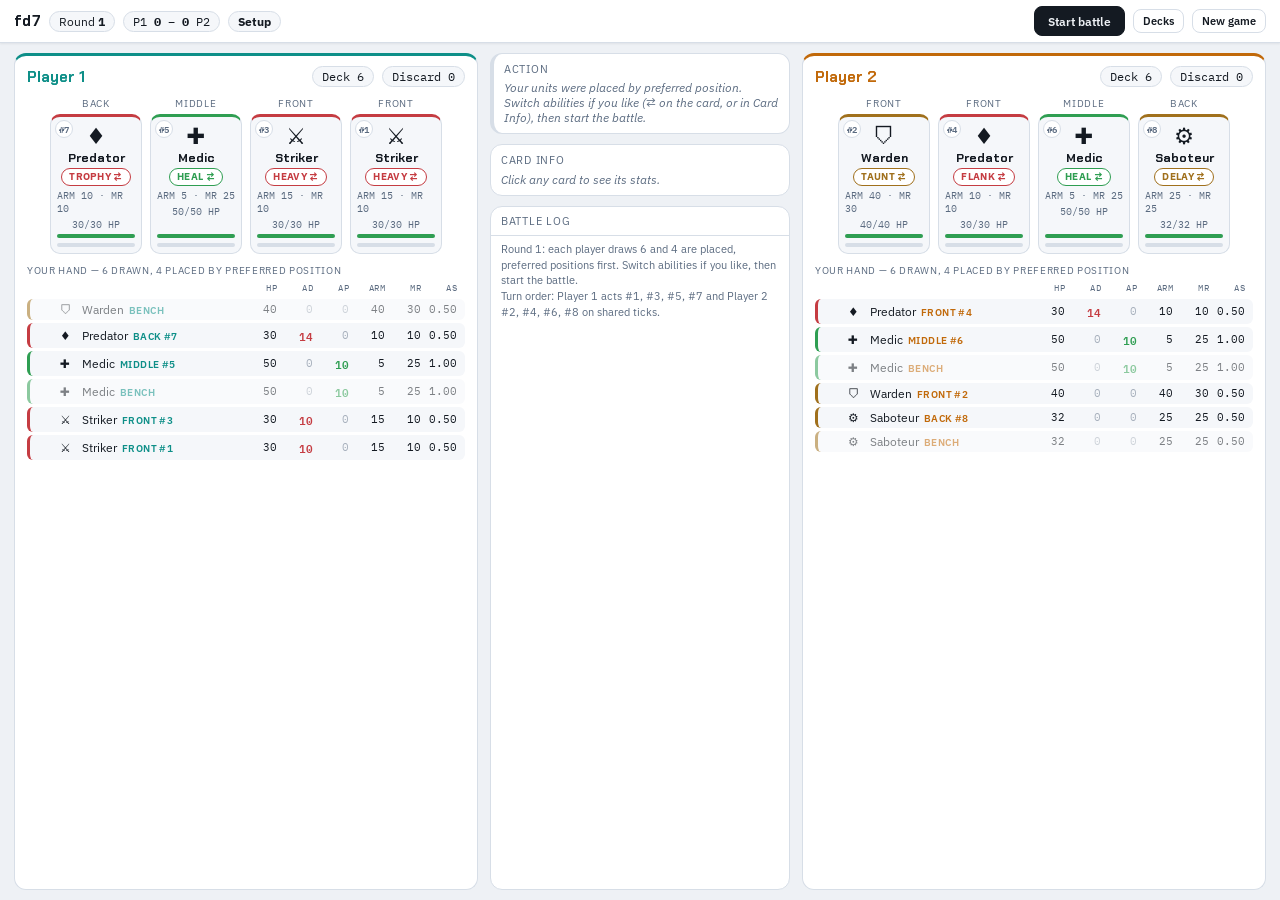
==== index.html @ 0ad6f8e6 "12-card decks: draw 6 each round, placed by preferred position - Decks are back (Decks button return" ====
<!DOCTYPE html>
<html lang="en">
<head>
<meta charset="UTF-8">
<meta name="viewport" content="width=device-width, initial-scale=1.0">
<title>fd7</title>
<link rel="preconnect" href="https://fonts.gstatic.com" crossorigin>
<link rel="stylesheet" href="https://fonts.googleapis.com/css2?family=Chakra+Petch:wght@500;600;700&family=IBM+Plex+Sans:wght@400;500;600&family=IBM+Plex+Mono:wght@400;500;600&display=swap">
<link rel="stylesheet" href="shared.css">
<style>
  .battlefield{
    flex:1 1 auto; min-height:0; width:100%; max-width:1300px; margin:0 auto; padding:10px 14px;
    display:grid; grid-template-columns:1fr minmax(240px, 300px) 1fr; gap:12px;
  }
  .panel{
    background:var(--panel); border:1px solid var(--line); border-radius:12px; padding:10px 12px;
    display:flex; flex-direction:column; gap:10px; min-height:0; border-top:3px solid var(--side);
  }
  .panel.p1{ --side:var(--p1); --side-bg:var(--p1-bg); }
  .panel.p2{ --side:var(--p2); --side-bg:var(--p2-bg); }
  .panel-head{ display:flex; align-items:center; gap:8px; }
  .panel-title{ font-family:'Chakra Petch',sans-serif; font-weight:700; font-size:.95rem; color:var(--side); flex:1 1 auto; }
  .row-label{ font-size:.6rem; text-transform:uppercase; letter-spacing:.07em; color:var(--text-dim); margin-bottom:4px; }
  .row{ display:flex; flex-wrap:wrap; gap:8px; }
  .slot-names{ display:flex; gap:8px; }
  .slot-names .row-label{ width:92px; text-align:center; }
  /* each board is centered in its panel; the left one is mirrored (Back · Middle · Front) so the front lines face */
  .slot-names, .units-row{ justify-content:center; }
  .deck-section{ flex:1 1 auto; min-height:0; overflow-y:auto; display:flex; flex-direction:column; gap:10px; }
  .deck-list{ display:flex; flex-direction:column; gap:3px; }
  /* deck rows are a small table: position, icon, name, then one aligned column per stat */
  .deck-row, .deck-cols{
    display:grid; grid-template-columns:18px 18px minmax(0,1fr) repeat(6, 32px); align-items:center; column-gap:4px;
    padding:3px 8px; font-size:.74rem;
  }
  .deck-row{ border-radius:6px; background:var(--panel-2); border-left:3px solid var(--role); }
  .deck-cols{ padding-top:0; padding-bottom:2px; border-left:3px solid transparent; font-size:.58rem; letter-spacing:.05em; color:var(--text-dim); }
  .deck-cols span, .deck-row .num{ text-align:right; }
  .deck-row .nm{ white-space:nowrap; overflow:hidden; text-overflow:ellipsis; }
  .deck-row .nm small{ color:var(--side); font-size:.6rem; font-weight:600; margin-left:5px; letter-spacing:.04em; }
  .deck-row .num{ font-size:.68rem; }
  .deck-row.benched{ opacity:.55; }
  .deck-row .num.zero{ color:var(--text-dim); opacity:.5; }
  .deck-row .num.key{ color:var(--role); font-weight:600; }
  .deck-row.r-attacker{ --role:var(--danger); }
  .deck-row.r-healer{ --role:var(--heal); }
  .deck-row.r-support{ --role:var(--support); }
  .deck-row .pos{ color:var(--text-dim); font-size:.66rem; }

  /* card tiles, used for board units and empty slots */
  .tile{
    position:relative; width:92px; min-height:118px; border-radius:10px; border:1px solid var(--line);
    background:var(--panel-2); padding:7px 6px 6px; display:flex; flex-direction:column; align-items:center; gap:3px;
    border-top:3px solid var(--role); cursor:pointer; user-select:none;
  }
  .tile.r-attacker{ --role:var(--danger); }
  .tile.r-healer{ --role:var(--heal); }
  .tile.r-support{ --role:var(--support); }
  .prio{
    position:absolute; top:3px; left:4px; font-size:.58rem; font-weight:600; color:var(--text-dim);
    border:1px solid var(--line); border-radius:999px; min-width:15px; padding:0 3px; text-align:center; background:var(--panel);
  }
  .line.buff{ color:var(--support); }
  .ability-btn{
    font-family:inherit; font-size:.62rem; font-weight:700; letter-spacing:.03em; color:var(--role); cursor:pointer;
    background:var(--panel); border:1px solid var(--role); border-radius:999px; padding:1px 7px; line-height:1.4;
  }
  .ability-btn:hover{ background:var(--side-bg); }
  .tile .line.status{ font-size:.55rem; font-weight:600; letter-spacing:.03em; color:var(--danger); text-align:center; line-height:1.2; }
  .tile .icon{ font-size:1.4rem; line-height:1.1; }
  .tile .name{ font-family:'Chakra Petch',sans-serif; font-weight:700; font-size:.76rem; text-align:center; line-height:1.1; }
  .tile .line{ font-size:.64rem; color:var(--text-dim); }
  .tile .line.hot{ color:var(--role); font-weight:600; }
  .tile.next{ box-shadow:0 0 0 2px var(--side); }
  .next-tag{
    position:absolute; top:-8px; left:50%; transform:translateX(-50%); font-family:'Chakra Petch',sans-serif;
    font-weight:700; font-size:.55rem; letter-spacing:.08em; padding:0 6px; border-radius:999px; background:var(--side); color:var(--bg);
  }
  .bar{ width:100%; height:4px; border-radius:999px; background:var(--line); overflow:hidden; margin-top:auto; }
  .bar + .bar{ margin-top:2px; }
  .bar > div{ height:100%; }
  .bar.hp > div{ background:var(--heal); }
  .bar.hp.low > div{ background:var(--danger); }
  .bar.cd > div{ background:var(--side); opacity:.6; }
  .bar.cd.full > div{ opacity:1; }
  .round-progress{ width:90px; height:5px; border-radius:999px; background:var(--line); overflow:hidden; }
  .round-progress > div{ height:100%; width:0; background:var(--text-dim); }
  /* battle animations (see playEvents): a bolt flies from attacker to target, numbers float off the units */
  .bolt{
    position:fixed; left:0; top:0; width:10px; height:10px; margin:-5px 0 0 -5px; border-radius:50%;
    background:var(--bolt); box-shadow:0 0 10px 2px var(--bolt); pointer-events:none; z-index:30;
  }
  .float-text{
    position:absolute; left:50%; top:38%; transform:translateX(-50%); pointer-events:none; z-index:5; white-space:nowrap;
    font-family:'Chakra Petch',sans-serif; font-weight:700; font-size:.95rem; text-shadow:0 1px 2px var(--panel);
  }
  .float-text.dmg{ color:var(--danger); }
  .float-text.heal{ color:var(--heal); }
  .float-text.buff{ color:var(--support); font-size:.8rem; }
  .float-text.debuff{ color:var(--text-dim); font-size:.8rem; }

  /* the action spotlight: what the last pause is showing */
  .action-panel{
    flex:0 0 auto; background:var(--panel); border:1px solid var(--line); border-left:4px solid var(--side, var(--line));
    border-radius:12px; padding:8px 10px; display:flex; flex-direction:column; gap:4px; min-height:78px;
  }
  .action-panel.p1{ --side:var(--p1); } .action-panel.p2{ --side:var(--p2); }
  .action-title{ font-family:'Chakra Petch',sans-serif; font-weight:700; font-size:.9rem; color:var(--side, var(--text)); }
  .action-line{ font-size:.74rem; line-height:1.35; }
  .action-line.attack{ color:var(--danger); } .action-line.heal{ color:var(--heal); }
  .action-line.destroy, .action-line.win{ font-weight:700; }
  .action-line.meta, .action-line.idle{ color:var(--text-dim); }
  .action-wait{ font-size:.74rem; color:var(--text-dim); font-style:italic; }
  .slot-empty{
    position:relative; width:92px; min-height:118px; border-radius:10px; border:1px dashed var(--line); color:var(--text-dim);
    display:flex; align-items:center; justify-content:center; font-size:1.3rem;
  }
  .empty-note{ font-size:.72rem; color:var(--text-dim); font-style:italic; }

  .center-col{ display:flex; flex-direction:column; gap:10px; min-height:0; }
  .log-panel{
    flex:1 1 auto; min-height:120px; background:var(--panel); border:1px solid var(--line); border-radius:12px;
    display:flex; flex-direction:column; overflow:hidden;
  }
  .log-head{ padding:7px 10px; font-size:.66rem; text-transform:uppercase; letter-spacing:.07em; color:var(--text-dim); border-bottom:1px solid var(--line); }
  .log-body{ flex:1 1 auto; overflow-y:auto; padding:6px 10px; font-size:.7rem; line-height:1.4; }
  .log-line.attack{ color:var(--danger); }
  .log-line.heal{ color:var(--heal); }
  .log-line.destroy{ font-weight:600; }
  .log-line.win{ font-weight:700; color:var(--text); }
  .log-line.idle, .log-line.meta{ color:var(--text-dim); }

  @media (max-width:900px){
    .battlefield{ grid-template-columns:1fr; }
    .center-col{ order:3; }
    .log-panel{ max-height:260px; }
  }
</style>
</head>
<body>

<header class="topbar">
  <div class="topbar-inner">
    <div class="brand">fd7</div>
    <span class="pill">Round <b id="roundLabel">1</b></span>
    <span class="pill mono" title="Rounds won">P1 <b id="scoreLabel">0 – 0</b> P2</span>
    <span class="pill" id="phasePill"><b id="phaseLabel">Setup</b></span>
    <span class="pill mono" id="tickPill" hidden>Tick <b id="tickLabel">0</b>/<span id="tickMax"></span></span>
    <div class="round-progress" id="roundProgress" hidden title="Round clock"><div id="roundFill"></div></div>
    <span class="pill" id="nextPill" hidden>Next: <b id="nextLabel"></b></span>
    <span class="spacer"></span>
    <button class="btn primary" id="mainBtn">Start battle</button>
    <a class="btn ghost small" href="decks.html">Decks</a>
    <button class="btn ghost small" id="resetBtn">New game</button>
  </div>
</header>

<main class="battlefield">
  <section class="panel p1" id="panel-0"></section>
  <div class="center-col">
    <div class="action-panel" id="actionPanel" aria-live="polite">
      <div class="inspector-head">Action</div>
      <div id="actionBody"></div>
    </div>
    <div class="inspector" id="inspector">
      <div class="inspector-head">Card Info</div>
      <div id="inspectorBody"></div>
    </div>
    <div class="log-panel">
      <div class="log-head">Battle Log</div>
      <div class="log-body" id="logBody"></div>
    </div>
  </div>
  <section class="panel p2" id="panel-1"></section>
</main>

<script src="shared.js"></script>
<script>
(function(){
  var UNIT_SLOTS = SLOT_NAMES.length, SIM_TICKS = 120;   // ticks per round
  var state;
  var cardUid = 0;

  // ---------- Setup of a game ----------
  function makeCard(key){
    var c = { uid: 'c' + (cardUid++) };
    var def = CARD_DEFS[key];
    for (var k in def) c[k] = def[k];
    return c;
  }
  function shuffle(arr){
    for (var i = arr.length - 1; i > 0; i--){
      var j = Math.floor(Math.random() * (i + 1));
      var tmp = arr[i]; arr[i] = arr[j]; arr[j] = tmp;
    }
    return arr;
  }
  function buildDeck(recipe){
    var deck = [];
    Object.keys(recipe).forEach(function(k){ for (var i = 0; i < recipe[k]; i++) deck.push(makeCard(k)); });
    return shuffle(deck);
  }
  // Each player has a shuffled 12-card deck.
  function newPlayer(name, recipe){
    return { name: name, deck: buildDeck(recipe), hand: [], discard: [], units: new Array(UNIT_SLOTS).fill(null) };
  }
  function newGame(){
    stopClock();
    var recipes = loadDeckRecipes();
    state = {
      round: 1, phase: 'setup', tick: 0, roundWins: [0, 0], log: [], logSeq: 0, queue: [],
      fx: newFx(),      // animations recorded this tick, played after the board redraws
      spotlight: null,  // { title, side, fromSeq } — the action panel shows log lines from fromSeq on
      inspected: null,  // { card, side, slot } — slot set when it is a unit on the board
      players: [newPlayer('Player 1', recipes[0]), newPlayer('Player 2', recipes[1])]
    };
    addLog('Round 1: each player draws ' + HAND_SIZE + ' and ' + UNIT_SLOTS + ' are placed, preferred positions first. Switch abilities if you like, then start the battle.', 'meta');
    dealUnits();
    logTurnOrder();
    render();
  }

  function addLog(text, type){
    state.log.push({ text: text, type: type || 'meta', seq: state.logSeq++ });
    if (state.log.length > 300) state.log.shift();
  }

  // ---------- Setup phase: draw, then place by preference ----------
  // Each round a player draws HAND_SIZE cards (the discard pile is shuffled back in first if the deck is too thin).
  // Then the board fills in two passes: first, each slot (front to back) takes a drawn card that prefers its line;
  // then any slot still empty takes whatever is left. Ties between cards are broken at random. The rest sit on
  // the bench this round.
  function drawHand(p){
    if (p.deck.length < HAND_SIZE && p.discard.length){
      p.deck = shuffle(p.deck.concat(p.discard));
      p.discard = [];
      addLog(p.name + ' is running low — the discard pile is shuffled back into the deck.', 'meta');
    }
    p.hand = p.deck.splice(0, HAND_SIZE);
  }
  function autoPlace(p){
    var left = shuffle(p.hand.slice());
    p.units = new Array(UNIT_SLOTS).fill(null);
    SLOT_LINES.forEach(function(line, slot){
      var at = left.findIndex(function(c){ return c.prefers === line; });
      if (at !== -1) p.units[slot] = newUnit(left.splice(at, 1)[0], slot);
    });
    SLOT_LINES.forEach(function(line, slot){
      if (!p.units[slot] && left.length) p.units[slot] = newUnit(left.shift(), slot);
    });
  }
  function onBoard(p, card){ return p.units.some(function(u){ return u && u.card === card; }); }
  function dealUnits(){
    state.players.forEach(function(p){ drawHand(p); autoPlace(p); });
  }
  function onSlotClick(side, slot){
    var u = state.players[side].units[slot];
    if (!u) return;
    state.inspected = { card: u.card, side: side, slot: slot };
    render();
  }
  // A placed unit starts with the ability its card used last time if it is usable from this slot, otherwise
  // its first ability that is. With none usable from this slot (e.g. a Predator out of the back), ability is
  // null: the unit just stands there and never acts.
  function newUnit(card, slot){
    var hp = card.hp + (card.bonusHp || 0);
    var last = findAbility(card, card.lastAbility);
    var usable = abilityAllowed(last, slot) ? last : allowedAbilities(card, slot)[0];
    return { card: card, hp: hp, maxHp: hp, ability: usable ? usable.id : null };
  }
  // Abilities can be switched during setup and during the battle. Switching mid-battle pauses the sim (if it is
  // running) and resets that unit's charge: its next action is a full cooldown away.
  function canSwitchAbility(){ return state.phase === 'setup' || state.phase === 'battle'; }
  // Returns true if the unit now uses that ability.
  function setAbility(side, slot, id){
    var u = state.players[side].units[slot];
    if (!canSwitchAbility() || !u || !abilityAllowed(findAbility(u.card, id), slot)) return false;
    if (state.phase === 'battle' && clock){ stopClock(); addLog('t' + state.tick + ': battle paused to switch an ability.', 'meta'); }
    var next = findAbility(u.card, id).id;
    if (state.phase === 'battle' && next !== u.ability){
      u.delay = state.tick;   // the schedule restarts from now, so the charge bar empties
      u.delayed = 0;
      state.queue = state.queue.filter(function(q){ return !(q.side === side && q.slot === slot); });
      addLog('t' + state.tick + ': ' + state.players[side].name + ' switches ' + u.card.name + ' to ' + findAbility(u.card, next).name +
        ' — its charge resets.', 'meta');
    }
    u.ability = next;
    u.card.lastAbility = u.ability;
    state.inspected = { card: u.card, side: side, slot: slot };
    render();
    return true;
  }
  function cycleAbility(side, slot){
    var u = state.players[side].units[slot], list = allowedAbilities(u.card, slot);
    if (!list.length) return;
    var i = list.indexOf(findAbility(u.card, u.ability));
    for (var step = 1; step < list.length; step++){
      if (setAbility(side, slot, list[(i + step) % list.length].id)) return;
    }
  }

  // ---------- Battle ----------
  function startBattle(){
    if (state.phase !== 'setup') return;
    state.phase = 'battle';
    state.tick = 0;
    state.queue = [];
    state.fielded = [].concat.apply([], state.players.map(function(p){ return p.units.filter(Boolean).map(function(u){ return u.card; }); }));
    state.spotlight = { title: 'Battle begins', fromSeq: state.logSeq };
    addLog('Round ' + state.round + ': battle begins.', 'meta');
    if (!checkForWipe()) startClock();   // a side that fielded no units loses on the spot
  }

  // Turn order: the board slots are numbered 1–8 and lower numbers act first when units act on the same tick.
  // One side's slots are 1, 3, 5, 7 (front to back), the other's 2, 4, 6, 8, and the sides swap every round.
  function oddSide(){ return (state.round - 1) % 2; }
  function priority(side, slot){ return 2 * slot + (side === oddSide() ? 1 : 2); }
  function logTurnOrder(){
    var nums = function(side){ return SLOT_NAMES.map(function(_, slot){ return '#' + priority(side, slot); }).join(', '); };
    addLog('Turn order: ' + state.players[oddSide()].name + ' acts ' + nums(oddSide()) + ' and ' + state.players[1 - oddSide()].name + ' ' + nums(1 - oddSide()) + ' on shared ticks.', 'meta');
  }
  // A unit acts every `cd` ticks. Each Saboteur delay pushes that whole schedule back (u.delay ticks in total).
  function isDue(u, t, cd){ var e = t - (u.delay || 0); return e > 0 && e % cd === 0; }
  function chargeAt(u, t, cd){ var e = t - (u.delay || 0); return e <= 0 ? 0 : (e % cd) / cd; }
  // The tick of u's next action: now, if it is still queued on this tick.
  function nextActionTick(side, slot, u, cd){
    if (state.queue.some(function(q){ return q.side === side && q.slot === slot; })) return state.tick;
    var e = state.tick - (u.delay || 0);
    return (u.delay || 0) + (e <= 0 ? 1 : Math.floor(e / cd) + 1) * cd;
  }
  function actorsAt(t){
    var order = [];
    [0, 1].forEach(function(side){
      state.players[side].units.forEach(function(u, slot){
        var cd = u ? cooldownOf(side, slot) : Infinity;
        if (isFinite(cd) && isDue(u, t, cd)) order.push({ side: side, slot: slot, tick: t, prio: priority(side, slot) });
      });
    });
    return order.sort(function(a, b){ return a.prio - b.prio; });
  }

  // ---------- Effective stats (base stats plus this round's buffs) ----------
  function armorOf(side, slot){
    var u = state.players[side].units[slot];
    return Math.max(0, u.card.armor + (u.card.bonusArmor || 0));
  }
  function mrOf(side, slot){
    var u = state.players[side].units[slot];
    return Math.max(0, u.card.mr + (u.card.bonusMr || 0));
  }
  function cooldownOf(side, slot){
    var u = state.players[side].units[slot];
    if (!u.ability || findAbility(u.card, u.ability).passive) return Infinity;   // no usable or only a passive ability: never acts
    var as = u.card.as;
    return as > 0 ? Math.round(TICKS_PER_SECOND / as) : Infinity;
  }

  function peekNextAction(){
    if (state.phase !== 'battle') return null;
    // queued actors killed earlier this tick have left their slot empty and will be skipped
    for (var i = 0; i < state.queue.length; i++){
      var a = state.queue[i];
      if (state.players[a.side].units[a.slot]) return a;
    }
    for (var t = state.tick + 1; t <= SIM_TICKS; t++){
      var q = actorsAt(t);
      if (q.length) return q[0];
    }
    return null;
  }

  // Resolves the next queued action on the current tick and spotlights it. Queued units killed earlier this
  // tick have left their slot empty and are skipped. Returns false if nothing was left on this tick.
  // Resolves the next queued action on the current tick. Queued units killed earlier this tick have left their
  // slot empty and are skipped. Returns false if nothing was left on this tick. The caller renders.
  function resolveNext(){
    while (state.queue.length){
      var a = state.queue.shift();
      var u = state.players[a.side].units[a.slot];
      if (!u) continue;
      var start = state.fx.cursor;
      state.fx.impact = null;
      state.fx.events.push({ type: 'act', side: a.side, slot: a.slot, at: start });
      act(a.side, a.slot, u);
      if (state.fx.cursor === start) state.fx.cursor += FX_STEP;   // no attack: still give the next action its own beat
      checkForWipe();
      return true;
    }
    return false;
  }
  function clearFx(){ state.fx = newFx(); }
  function timeUp(){
    state.spotlight = { title: 'Time is up', fromSeq: state.logSeq };
    endRound(null, 'time ran out with units standing on both sides');
  }

  // ---------- The clock ----------
  // The battle sims on its own: the clock advances TICK_MS per tick and charge bars fill smoothly. When units
  // act, each action resolves on its own, the board redraws and animates it, and the clock holds for
  // ACTION_HOLD_MS before the next one. Pause/Resume stops and restarts it at any time, and switching an
  // ability mid-battle pauses it.
  var TICK_MS = 100;           // real time per tick: how fast charge bars fill
  var ACTION_HOLD_MS = 1000;   // how long the sim pauses after each action, so it can be read
  var clock = null;   // { frac, last, raf } while simming

  function togglePause(){
    if (state.phase !== 'battle') return;
    if (clock){ stopClock(); render(); }
    else startClock();
  }
  function startClock(){
    clearFx();
    clock = { frac: 0, last: performance.now() };
    render();
    clock.raf = requestAnimationFrame(frame);
  }
  function stopClock(){
    if (clock && clock.raf) cancelAnimationFrame(clock.raf);
    clock = null;
  }
  // ---------- Battle animations ----------
  // While a tick resolves, effects are recorded as timed events (fx.events); after the board redraws they play in
  // order: the attacker lunges toward the enemy, a bolt flies to its target, and when it lands the target flashes
  // and a number floats off it (−damage, +heal, buffs). Actions on one tick play FX_STEP ms apart.
  var FX_STEP = 220, FX_FLIGHT = 280;
  var reduceMotion = !!(window.matchMedia && window.matchMedia('(prefers-reduced-motion: reduce)').matches);
  function newFx(){ return { events: [], cursor: 0, impact: null }; }
  function fxAttack(side, slot, toSide, toSlot){
    var at = state.fx.cursor;
    state.fx.events.push({ type: 'attack', side: side, slot: slot, toSide: toSide, toSlot: toSlot, at: at });
    state.fx.cursor += FX_STEP;
    state.fx.impact = at + FX_FLIGHT;
  }
  // a floating label on a unit: at the moment the current attack lands, or right away for non-attacks
  function fxFloat(side, slot, text, kind){
    state.fx.events.push({ type: 'float', side: side, slot: slot, text: text, kind: kind,
      at: state.fx.impact != null ? state.fx.impact : state.fx.cursor });
  }
  function unitEl(side, slot){ return document.querySelector('[data-unit="' + side + '-' + slot + '"]'); }
  function playEvents(){
    if (!document.body) return;
    state.fx.events.forEach(function(e){
      var at = unitEl(e.side, e.slot);
      if (!at || !at.animate) return;
      var toward = e.side === 0 ? 1 : -1;   // the left player's units face right, the right player's face left
      if (e.type === 'act' && !reduceMotion){
        at.animate([{ transform: 'scale(1)' }, { transform: 'scale(1.06)' }, { transform: 'scale(1)' }], { duration: 260, delay: e.at });
      }
      if (e.type === 'attack'){
        var to = unitEl(e.toSide, e.toSlot);
        if (!to || reduceMotion) return;
        at.animate([{ transform: 'translateX(0)' }, { transform: 'translateX(' + (14 * toward) + 'px)' }, { transform: 'translateX(0)' }],
          { duration: 300, delay: e.at, easing: 'ease-out' });
        var a = at.getBoundingClientRect(), b = to.getBoundingClientRect();
        var bolt = document.body.appendChild(el('div', 'bolt', {}));
        if (!bolt.animate) return;
        bolt.style.setProperty('--bolt', e.side === 0 ? 'var(--p1)' : 'var(--p2)');
        var x1 = a.left + a.width / 2, y1 = a.top + a.height / 2, x2 = b.left + b.width / 2, y2 = b.top + b.height / 2;
        bolt.animate([{ transform: 'translate(' + x1 + 'px,' + y1 + 'px)', opacity: 1 }, { transform: 'translate(' + x2 + 'px,' + y2 + 'px)', opacity: 1 }],
          { duration: FX_FLIGHT, delay: e.at, easing: 'ease-in', fill: 'both' }).onfinish = function(){ bolt.remove(); };
      }
      if (e.type === 'float'){
        var label = at.appendChild(el('div', 'float-text ' + e.kind, {}));
        label.textContent = e.text;
        label.animate([{ opacity: 0, transform: 'translate(-50%, 6px)' }, { opacity: 1, transform: 'translate(-50%, -8px)', offset: .2 },
                       { opacity: 0, transform: 'translate(-50%, -34px)' }], { duration: 1100, delay: e.at, easing: 'ease-out', fill: 'both' })
          .onfinish = function(){ label.remove(); };
        if (e.kind === 'dmg' && !reduceMotion){
          at.animate([{ transform: 'translateX(0)', filter: 'none' }, { transform: 'translateX(-4px)', filter: 'brightness(1.6)' },
                      { transform: 'translateX(4px)' }, { transform: 'translateX(0)', filter: 'none' }], { duration: 320, delay: e.at });
        }
      }
    });
  }

  // Resolves the next action due on the current tick on its own: its own spotlight, board redraw and
  // animations. Returns false if nothing is left to act on this tick.
  function resolveOne(){
    while (state.queue.length){
      var a = state.queue[0], u = state.players[a.side].units[a.slot];
      if (!u){ state.queue.shift(); continue; }   // killed earlier this tick
      clearFx();
      state.spotlight = { title: 't' + state.tick + ' · ' + state.players[a.side].name + "'s " + u.card.name, side: a.side, fromSeq: state.logSeq };
      return resolveNext();
    }
    return false;
  }
  // Actions play strictly one at a time. Each one is followed by a hold (at least ACTION_HOLD_MS, longer if its
  // animation needs it); the next action due on the same tick goes next, and only then does the clock move on.
  function frame(now){
    var c = clock;
    if (!c) return;
    c.frac += (now - c.last) / TICK_MS;
    c.last = now;
    while (c.frac >= 1){
      c.frac -= 1;
      if (!state.queue.length){
        if (state.tick >= SIM_TICKS){ stopClock(); timeUp(); return; }
        state.tick++;
        state.queue = actorsAt(state.tick);
      }
      if (resolveOne()){
        if (state.phase !== 'battle'){ playEvents(); return; }   // the round ended (endRound stopped the clock and rendered)
        c.frac = Math.min(c.frac, 0) - Math.max(ACTION_HOLD_MS, state.fx.cursor + FX_FLIGHT + 500) / TICK_MS;
        render();
        playEvents();
        break;
      }
    }
    paintClock(state.tick + Math.max(0, c.frac));
    c.raf = requestAnimationFrame(frame);
  }
  // Updates just the moving parts (charge bars, tick counter, round clock) for a fractional tick t,
  // without rebuilding the board.
  function paintClock(t){
    document.querySelectorAll('[data-charge]').forEach(function(fill){
      var parts = fill.getAttribute('data-charge').split('-');
      var side = +parts[0], slot = +parts[1];
      if (!state.players[side].units[slot]) return;
      var cd = cooldownOf(side, slot);
      var pct = isFinite(cd) ? chargeAt(state.players[side].units[slot], t, cd) : 0;
      fill.style.width = (pct * 100) + '%';
      fill.parentNode.classList.toggle('full', pct > .85);
    });
    document.getElementById('tickLabel').textContent = Math.floor(t);
    document.getElementById('roundFill').style.width = (Math.min(t, SIM_TICKS) / SIM_TICKS * 100) + '%';
  }

  // ---------- Actions ----------
  // Every unit uses the one ability its owner chose for it this round — see ABILITIES.
  var MEDIC_AD_BUFF = 3, HEAVY_MULT = 1.5, FLANK_MULT = 0.5, TROPHY_AD = 2, SABOTAGE_DELAY = 5, STEAL_FRACTION = 0.1;

  // Permanent bonuses earned in play live on the card itself, so they follow it through the deck.
  // permanent bonuses live on the card
  function adOf(u){ return u.card.ad + (u.card.bonusAd || 0); }
  function apOf(u){ return u.card.ap + (u.card.bonusAp || 0); }

  function act(side, slot, u){
    u.delayed = 0;
    return ABILITIES[u.ability](side, slot, u);
  }

  // Stats a Saboteur can steal, and the card field each permanent bonus lives in.
  var STEALABLE = [
    { key: 'hp', field: 'bonusHp', label: 'HP' }, { key: 'ad', field: 'bonusAd', label: 'AD' },
    { key: 'ap', field: 'bonusAp', label: 'AP' }, { key: 'armor', field: 'bonusArmor', label: 'armor' },
    { key: 'mr', field: 'bonusMr', label: 'MR' }
  ];
  function statValue(card, st){ return card[st.key] + (card[st.field] || 0); }

  // Every unit on the side (the buffer included) permanently gains `amount` of a stat, stored on its card. Stacks.
  function buffTeam(side, u, field, amount, statName){
    state.players[side].units.forEach(function(a, i){ if (a){ a.card[field] = (a.card[field] || 0) + amount; fxFloat(side, i, '+' + amount + ' ' + statName, 'buff'); } });
    say(side, u, 'rallies the team: +' + amount + ' ' + statName + ' for the rest of the game to every unit on its side.', 'heal');
  }

  function say(side, u, text, type){
    addLog('t' + state.tick + ': ' + state.players[side].name + "'s " + u.card.name + ' ' + text, type || 'meta');
  }

  // Every ability by id (see each card's `abilities`). Each runs as function(side, slot, u).
  var ABILITIES = {
    // Striker · Heavy attack on a random enemy
    heavy: function(side, slot, u){
        var dp = state.players[1 - side];
        var alive = dp.units.map(function(e, i){ return e ? i : -1; }).filter(function(i){ return i !== -1; });
        if (!alive.length) return;
        var pick = alive[Math.floor(Math.random() * alive.length)];
        strike(side, slot, u, 1 - side, chooseTarget(dp, pick), Math.round(adOf(u) * HEAVY_MULT), 'physical', { what: 'heavy attack' });
      },
    // Striker · Execute: hit the most damaged enemy (lowest HP %) for its AD; the front line if nobody is damaged yet
    execute: function(side, slot, u){
        var dp = state.players[1 - side], best = -1, bestPct = 1;
        dp.units.forEach(function(e, i){ if (e && e.hp < e.maxHp && e.hp / e.maxHp < bestPct){ bestPct = e.hp / e.maxHp; best = i; } });
        if (best === -1) return frontStrike(side, slot, u, adOf(u));
        strike(side, slot, u, 1 - side, chooseTarget(dp, best), adOf(u), 'physical', { what: 'execute' });
      },
    // Medic · Heal the weakest ally (by HP %) for its AP
    heal: function(side, slot, u){ healWeakest(side, u, apOf(u)); },
    // Medic · AD buff for the whole side
    adbuff: function(side, slot, u){ buffTeam(side, u, 'bonusAd', MEDIC_AD_BUFF, 'AD'); },
    // Predator · Trophy: attack the frontmost enemy; every kill permanently grows this card
    trophy: function(side, slot, u){
        frontStrike(side, slot, u, adOf(u), '', function(){
          u.card.bonusAd = (u.card.bonusAd || 0) + TROPHY_AD;
          say(side, u, 'claims a trophy: +' + TROPHY_AD + ' AD for the rest of the game (now ' + adOf(u) + ').', 'heal');
        });
      },
    // Predator · Flank: hit the backmost enemy (back slot, else middle, else front) for FLANK_MULT of its AD
    flank: function(side, slot, u){
        var dp = state.players[1 - side], back = -1;
        dp.units.forEach(function(e, i){ if (e) back = i; });
        if (back === -1) return;
        strike(side, slot, u, 1 - side, chooseTarget(dp, back), Math.round(adOf(u) * FLANK_MULT), 'physical', { what: 'flank' });
      },
    // Saboteur · Sabotage: push back the next enemy action
    sabotage: function(side, slot, u){
        var dSide = 1 - side, dp = state.players[dSide], best = -1, bestAt = Infinity, bestPrio = Infinity;
        dp.units.forEach(function(e, i){
          if (!e) return;
          var cd = cooldownOf(dSide, i);
          if (!isFinite(cd)) return;
          var at = nextActionTick(dSide, i, e, cd), prio = priority(dSide, i);
          if (at < bestAt || (at === bestAt && prio < bestPrio)){ best = i; bestAt = at; bestPrio = prio; }
        });
        if (best === -1){ say(side, u, 'has no enemy action to delay.', 'idle'); return; }
        var target = dp.units[best];
        state.queue = state.queue.filter(function(q){ return !(q.side === dSide && q.slot === best); });
        target.delay = (target.delay || 0) + SABOTAGE_DELAY;
        target.delayed = (target.delayed || 0) + SABOTAGE_DELAY;
        fxAttack(side, slot, dSide, best);
        fxFloat(dSide, best, '+' + SABOTAGE_DELAY + ' ticks', 'debuff');
        say(side, u, 'sabotages ' + dp.name + "'s " + target.card.name + ': its next action slips ' + SABOTAGE_DELAY +
          ' ticks, to t' + nextActionTick(dSide, best, target, cooldownOf(dSide, best)) + '.', 'attack');
      },
    // Saboteur · Steal STEAL_FRACTION (10%, at least 1) of a random stat from a random enemy, permanently
    steal: function(side, slot, u){
        var dSide = 1 - side, dp = state.players[dSide];
        var enemies = dp.units.map(function(e, i){ return e ? i : -1; }).filter(function(i){ return i !== -1; });
        if (!enemies.length) return;
        var vi = enemies[Math.floor(Math.random() * enemies.length)], victim = dp.units[vi];
        var options = STEALABLE.filter(function(st){ return statValue(victim.card, st) > 0; });
        if (!options.length){ say(side, u, 'finds nothing to steal.', 'idle'); return; }
        var st = options[Math.floor(Math.random() * options.length)];
        var amount = Math.max(1, Math.round(statValue(victim.card, st) * STEAL_FRACTION));
        victim.card[st.field] = (victim.card[st.field] || 0) - amount;
        u.card[st.field] = (u.card[st.field] || 0) + amount;
        if (st.key === 'hp'){
          victim.maxHp -= amount; victim.hp = Math.min(victim.hp, victim.maxHp);
          u.maxHp += amount; u.hp += amount;
        }
        fxAttack(side, slot, dSide, vi);
        fxFloat(dSide, vi, '−' + amount + ' ' + st.label, 'debuff');
        fxFloat(side, slot, '+' + amount + ' ' + st.label, 'buff');
        say(side, u, 'steals ' + amount + ' ' + st.label + ' from ' + dp.name + "'s " + victim.card.name + ', permanently.', 'attack');
        if (victim.hp <= 0) killUnit(dSide, vi);
      },
    // Warden · Taunt is passive (never acted out) — see chooseTarget
    taunt: function(){},
    // Any unit · No action (passive: never acted out)
    none: function(){}
  };

  // Who does an attack on dp hit? The frontmost unit (front slot, else middle, else back) by default, or a
  // specific slot.
  // A living taunter (Warden) overrides both: every enemy attack must target it.
  function chooseTarget(dp, prefer){
    var natural = (typeof prefer === 'number' && dp.units[prefer]) ? prefer : dp.units.findIndex(Boolean);
    if (natural === -1) return null;
    var taunter = dp.units.findIndex(function(e){ return e && e.ability === 'taunt'; });
    if (taunter !== -1) return { slot: taunter, taunted: taunter !== natural };   // taunted: pulled off its natural target
    return { slot: natural };
  }

  function frontStrike(side, slot, u, amount, what, onKill){
    var target = chooseTarget(state.players[1 - side], null);
    if (target) strike(side, slot, u, 1 - side, target, amount, 'physical', { what: what, onKill: onKill });
  }

  // One unit hitting one enemy: damage and kill bonuses.
  function strike(side, slot, u, dSide, target, amount, type, opts){
    opts = opts || {};
    var dp = state.players[dSide];
    var label = state.players[side].name + "'s " + u.card.name + (opts.what ? ' (' + opts.what + ')' : '');
    var tSlot = target.slot, victim = dp.units[tSlot];
    if (target.taunted) addLog('t' + state.tick + ': ' + dp.name + "'s " + victim.card.name + ' taunts — the attack has to go to it.', 'meta');
    fxAttack(side, slot, dSide, tSlot);
    var dealt = dealDamage(dSide, tSlot, amount, type, label);
    if (dp.units[tSlot] !== victim && opts.onKill) opts.onKill(victim);
    return dealt;
  }

  // Physical damage is reduced by armor, magic by MR, true damage by nothing:
  // taken = dmg × 100 / (100 + resist), rounded, at least 1.
  function mitigated(amount, type, side, slot){
    if (amount <= 0) return 0;
    var resist = type === 'physical' ? armorOf(side, slot) : type === 'magic' ? mrOf(side, slot) : 0;
    return Math.max(1, Math.round(amount * 100 / (100 + resist)));
  }
  // Returns the damage actually dealt.
  function dealDamage(side, slot, amount, type, label){
    var p = state.players[side], u = p.units[slot];
    var dealt = mitigated(amount, type, side, slot);
    u.hp -= dealt;
    fxFloat(side, slot, '−' + dealt, 'dmg');
    var note = dealt === amount ? '' : ' (' + amount + ' ' + type + ', ' + (type === 'physical' ? 'armor' : 'MR') + ' blocked ' + (amount - dealt) + ')';
    addLog('t' + state.tick + ': ' + label + ' hits ' + p.name + "'s " + u.card.name + ' for ' + dealt + note + '.', 'attack');
    if (u.hp <= 0) killUnit(side, slot);
    return dealt;
  }

  function killUnit(side, slot){
    var p = state.players[side], u = p.units[slot];
    if (!u) return;
    p.units[slot] = null;
    fxFloat(side, slot, 'DEFEATED', 'dmg');
    addLog('t' + state.tick + ': ' + p.name + "'s " + u.card.name + ' is destroyed.', 'destroy');
  }

  function healWeakest(side, u, amount, what){
    var p = state.players[side], best = -1, bestPct = 1;
    p.units.forEach(function(o, i){
      if (o && o.hp < o.maxHp && o.hp / o.maxHp < bestPct){ bestPct = o.hp / o.maxHp; best = i; }
    });
    if (best === -1){ say(side, u, 'has nothing to heal.', 'idle'); return; }
    var o = p.units[best], before = o.hp;
    o.hp = Math.min(o.maxHp, o.hp + amount);
    fxFloat(side, best, '+' + (o.hp - before), 'heal');
    say(side, u, (what ? '(' + what + ') ' : '') + 'heals ' + o.card.name + ' for ' + (o.hp - before) + '.', 'heal');
  }

  // ---------- Rounds ----------
  // Wiping out every enemy unit wins the round. Time running out, or both sides wiped at once, is a tie.
  // There is no match limit: rounds just keep going and the score keeps counting.
  function livingUnits(p){ return p.units.filter(Boolean).length; }
  function checkForWipe(){
    if (state.phase !== 'battle') return false;
    var alive = state.players.map(livingUnits);
    if (alive[0] && alive[1]) return false;
    endRound(alive[0] ? 0 : alive[1] ? 1 : null, 'both sides were wiped out');
    return true;
  }
  function endRound(winner, tieReason){
    stopClock();
    state.queue = [];
    if (winner === null){
      addLog('Round ' + state.round + ' is a tie — ' + tieReason + '.', 'win');
    } else {
      state.roundWins[winner]++;
      addLog(state.players[1 - winner].name + ' has no units left — ' + state.players[winner].name + ' wins round ' + state.round +
        '. Score ' + state.roundWins[0] + '–' + state.roundWins[1] + '.', 'win');
    }
    state.phase = 'roundEnd';
    render();
  }
  // Every round is a fresh fight: the cards that were fielded (alive or dead) go to the discard pile, the bench is
  // shuffled back into the deck, and a new hand is drawn and placed.
  function nextRound(){
    if (state.phase !== 'roundEnd') return;
    state.players.forEach(function(p){
      var fielded = p.hand.filter(function(c){ return onBoard(p, c) || state.fielded.indexOf(c) !== -1; });
      p.discard = p.discard.concat(fielded);
      p.deck = shuffle(p.deck.concat(p.hand.filter(function(c){ return fielded.indexOf(c) === -1; })));
      p.hand = [];
      p.units = new Array(UNIT_SLOTS).fill(null);
    });
    state.round++;
    state.tick = 0;
    state.spotlight = null;
    clearFx();
    state.phase = 'setup';
    state.inspected = null;
    addLog('Round ' + state.round + ': fielded units go to the discard pile, the bench is shuffled back, and each player draws ' + HAND_SIZE + '.', 'meta');
    dealUnits();
    logTurnOrder();
    render();
  }

  // ---------- Rendering ----------
  var PHASE_LABEL = { setup: 'Setup', battle: 'Battle', roundEnd: 'Round over' };

  // The tile's headline: the ability the unit uses this round — a button that cycles through the abilities it
  // can use from this slot, whenever switching is allowed (and there is more than one).
  function roleLine(card, u, slot){
    if (!u.ability){
      var only = card.abilities.map(function(a){ return a.name + ' (' + slotRestriction(a) + ')'; }).join(', ');
      return '<div class="line" title="No ability can be used from this slot: ' + only + '">NO ABILITY</div>';
    }
    var ab = findAbility(card, u.ability);
    var tip = ab.name + ': ' + ab.text;
    if (canSwitchAbility() && allowedAbilities(card, slot).length > 1)
      return '<button class="ability-btn" type="button" title="' + tip + ' — click to switch ability' +
        (state.phase === 'battle' ? ' (pauses the battle and resets its charge)' : '') + '">' + ab.short + ' ⇄</button>';
    return '<div class="line hot" title="' + tip + '">' + ab.short + '</div>';
  }

  function prioBadge(side, slot){
    var n = priority(side, slot);
    return '<div class="prio mono" title="Turn order #' + n + ' — lower acts first on the same tick">#' + n + '</div>';
  }

  function signed(n){ return (n > 0 ? '+' : '−') + Math.abs(n); }
  // Permanent stat changes a card has picked up in play (buffs, trophies, steals — stolen stats show negative).
  function permanentBonuses(card){
    return [['bonusHp', 'HP', 'HP'], ['bonusAd', 'AD', 'AD'], ['bonusAp', 'AP', 'AP'], ['bonusArmor', 'ARM', 'armor'], ['bonusMr', 'MR', 'MR']]
      .filter(function(f){ return card[f[0]]; })
      .map(function(f){ return { amount: card[f[0]], short: f[1], long: f[2] }; });
  }

  // Temporary states worth seeing at a glance.
  function statusLine(u){
    var tags = [];
    if (u.delayed) tags.push('DELAYED +' + u.delayed);
    permanentBonuses(u.card).forEach(function(b){ tags.push(signed(b.amount) + ' ' + b.short); });
    return tags.length ? '<div class="line status">' + tags.join(' · ') + '</div>' : '';
  }

  function renderUnit(side, slot, next){
    var p = state.players[side], u = p.units[slot];
    if (!u){
      var empty = el('div', 'slot-empty', { 'data-unit': side + '-' + slot });
      empty.innerHTML = prioBadge(side, slot);
      return empty;
    }
    var card = u.card;
    var isNext = !!(next && next.side === side && next.slot === slot);
    var hpPct = Math.max(0, u.hp / u.maxHp);
    var cd = cooldownOf(side, slot);
    var cdPct = state.phase === 'battle' && isFinite(cd) ? chargeAt(u, state.tick, cd) : 0;
    var arm = armorOf(side, slot), mr = mrOf(side, slot);
    var buffed = arm !== card.armor || cd !== card.cooldown;
    var tile = el('div', 'tile r-' + card.role + (isNext && !clock ? ' next' : ''), {
      'data-unit': side + '-' + slot, tabindex: '0', role: 'button', title: card.name
    });
    tile.innerHTML = prioBadge(side, slot) + (isNext ? '<div class="next-tag">NEXT</div>' : '') +
      '<div class="icon">' + card.icon + '</div><div class="name">' + card.name + '</div>' + roleLine(card, u, slot) + statusLine(u) +
      '<div class="line mono' + (buffed ? ' buff' : '') + '" title="Armor and magic resist, including buffs this round">ARM ' + arm + ' · MR ' + mr + '</div>' +
      '<div class="line mono">' + u.hp + '/' + u.maxHp + ' HP</div>' +
      '<div class="bar hp' + (hpPct < .34 ? ' low' : '') + '"><div style="width:' + (hpPct * 100) + '%"></div></div>' +
      '<div class="bar cd" title="Charge — acts when full"><div data-charge="' + side + '-' + slot + '" style="width:' + (cdPct * 100) + '%"></div></div>';
    tile.addEventListener('click', function(){ onSlotClick(side, slot); });
    hoverInspect(tile, function(){ var cur = state.players[side].units[slot]; return cur && { card: cur.card, side: side, slot: slot }; });
    var abBtn = tile.querySelector('.ability-btn');
    if (abBtn) abBtn.addEventListener('click', function(e){ e.stopPropagation(); cycleAbility(side, slot); });
    return tile;
  }

  var STAT_COLS = ['HP', 'AD', 'AP', 'ARM', 'MR', 'AS'];
  // The stat each role cares about most is highlighted: damage for attackers, heal power for healers.
  var KEY_STAT = { attacker: 'AD', healer: 'AP' };
  function statCells(card){
    var vals = { HP: card.hp + (card.bonusHp || 0), AD: card.ad + (card.bonusAd || 0), AP: card.ap + (card.bonusAp || 0), ARM: card.armor + (card.bonusArmor || 0), MR: card.mr + (card.bonusMr || 0), AS: card.as };
    return STAT_COLS.map(function(k){
      var v = vals[k];
      var text = k === 'AS' ? (v > 0 ? v.toFixed(2) : '—') : v;
      var cls = 'num mono' + (!v ? ' zero' : '') + (KEY_STAT[card.role] === k ? ' key' : '');
      return '<span class="' + cls + '">' + text + '</span>';
    }).join('');
  }
  function statHeader(){
    var head = el('div', 'deck-cols mono', { 'aria-hidden': 'true' });
    head.innerHTML = '<span></span><span></span><span></span>' + STAT_COLS.map(function(k){ return '<span>' + k + '</span>'; }).join('');
    return head;
  }

  // The drawn hand: each card shows where it was placed, or that it is on the bench this round.
  function renderHandRow(side, card){
    var p = state.players[side];
    var slot = p.units.findIndex(function(u){ return u && u.card === card; });
    var row = el('div', 'deck-row r-' + card.role + (slot === -1 ? ' benched' : ''), { tabindex: '0', title: card.name });
    var where = slot !== -1 ? SLOT_NAMES[slot].toUpperCase() + ' #' + priority(side, slot) : 'BENCH';
    row.innerHTML = '<span class="pos mono"></span><span>' + card.icon + '</span>' +
      '<span class="nm">' + card.name + '<small>' + where + '</small></span>' + statCells(card);
    hoverInspect(row, function(){ return slot !== -1 ? { card: card, side: side, slot: slot } : { card: card, side: side }; });
    return row;
  }

  function renderPanel(side, next){
    var p = state.players[side];
    var panel = document.getElementById('panel-' + side);
    panel.innerHTML =
      '<div class="panel-head"><div class="panel-title">' + p.name + '</div>' +
      '<span class="pill mono" title="Cards left in your deck (drawn at random)">Deck ' + p.deck.length + '</span>' +
      '<span class="pill mono" title="Cards in the discard pile">Discard ' + p.discard.length + '</span></div>';
    var unitsSec = panel.appendChild(el('div', '', {}));
    // Slots are drawn facing the middle of the screen: the left player's run Back · Middle · Front, the right
    // player's Front · Middle · Back. Only the drawing order changes; slot 0 is always the front.
    var drawOrder = SLOT_NAMES.map(function(_, slot){ return slot; });
    if (side === 0) drawOrder.reverse();
    var slotNames = unitsSec.appendChild(el('div', 'slot-names', {}));
    drawOrder.forEach(function(slot){ slotNames.appendChild(el('div', 'row-label', {})).textContent = SLOT_NAMES[slot]; });
    var unitsRow = unitsSec.appendChild(el('div', 'row units-row', {}));
    drawOrder.forEach(function(slot){ unitsRow.appendChild(renderUnit(side, slot, next)); });

    var deckSec = panel.appendChild(el('div', 'deck-section', {}));
    var picksWrap = deckSec.appendChild(el('div', '', {}));
    picksWrap.appendChild(el('div', 'row-label', {})).textContent = 'Your hand — ' + p.hand.length + ' drawn, ' + UNIT_SLOTS + ' placed by preferred position';
    var picks = picksWrap.appendChild(el('div', 'deck-list', {}));
    picks.appendChild(statHeader());
    p.hand.forEach(function(card){ picks.appendChild(renderHandRow(side, card)); });
  }

  // Hovering (or focusing) a card shows it in Card Info. Only the Card Info panel is redrawn, so the board
  // under the cursor stays put; the last card hovered stays shown after the pointer moves on.
  function hoverInspect(elem, getInfo){
    var show = function(){
      var info = getInfo(), cur = state.inspected;
      if (!info || (cur && cur.card === info.card && cur.side === info.side && cur.slot === info.slot)) return;
      state.inspected = info;
      renderInspector();
    };
    elem.addEventListener('mouseenter', show);
    elem.addEventListener('focusin', show);
  }

  function renderInspector(){
    var box = document.getElementById('inspector');
    var body = document.getElementById('inspectorBody');
    var ins = state.inspected;
    if (!ins){
      box.className = 'inspector';
      body.innerHTML = '<div class="inspector-empty">Click any card to see its stats.</div>';
      return;
    }
    box.className = 'inspector r-' + ins.card.role;
    var u = ins.slot != null ? state.players[ins.side].units[ins.slot] : null;
    var onBoard = !!(u && u.card === ins.card);
    var pickable = onBoard && canSwitchAbility() && allowedAbilities(ins.card, ins.slot).length > 1;
    var html = cardInfoHtml(ins.card, onBoard ? u.ability : undefined, pickable, onBoard ? ins.slot : undefined);
    if (pickable && state.phase === 'battle') html += '<div class="inspector-live">Click an ability to switch — this pauses the battle and resets its charge.</div>';
    if (u && u.card === ins.card){
      var live = ['On ' + state.players[ins.side].name + "'s board", SLOT_NAMES[ins.slot] + ' slot', 'Turn order #' + priority(ins.side, ins.slot), 'HP ' + u.hp + '/' + u.maxHp,
                  'ARM ' + armorOf(ins.side, ins.slot) + ' · MR ' + mrOf(ins.side, ins.slot)];
      if (u.delayed) live.push('Delayed ' + u.delayed + ' ticks by a Saboteur');
      permanentBonuses(ins.card).forEach(function(b){ live.push('Permanent: ' + signed(b.amount) + ' ' + b.long + ' for the game'); });
      var icd = cooldownOf(ins.side, ins.slot);
      live.push(isFinite(icd) ? 'Acts every ' + icd + ' ticks' : u.ability ? 'Passive — never acts' : 'Does not act on its own in this slot');
      html += '<div class="inspector-live">' + live.join(' · ') + '</div>';
    }
    body.innerHTML = html;
    body.querySelectorAll('[data-ability]').forEach(function(item){
      var pick = function(){ setAbility(ins.side, ins.slot, item.getAttribute('data-ability')); };
      item.addEventListener('click', pick);
      item.addEventListener('keydown', function(e){ if (e.key === 'Enter' || e.key === ' '){ e.preventDefault(); pick(); } });
    });
  }

  function renderLog(){
    var body = document.getElementById('logBody');
    body.innerHTML = '';
    state.log.forEach(function(entry){ body.appendChild(el('div', 'log-line ' + entry.type, {})).textContent = entry.text; });
    body.scrollTop = body.scrollHeight;
  }

  function renderHeader(next){
    document.getElementById('roundLabel').textContent = state.round;
    document.getElementById('scoreLabel').textContent = state.roundWins[0] + ' – ' + state.roundWins[1];
    document.getElementById('phaseLabel').textContent = PHASE_LABEL[state.phase];
    document.getElementById('tickPill').hidden = state.phase === 'setup';
    document.getElementById('tickLabel').textContent = state.tick;
    document.getElementById('tickMax').textContent = SIM_TICKS;
    document.getElementById('roundProgress').hidden = state.phase === 'setup';
    document.getElementById('roundFill').style.width = (state.tick / SIM_TICKS * 100) + '%';
    document.getElementById('nextPill').hidden = !next;
    if (next) document.getElementById('nextLabel').textContent = state.players[next.side].name + "'s " + state.players[next.side].units[next.slot].card.name + ' @ t' + next.tick;
    var main = document.getElementById('mainBtn');
    main.textContent = state.phase === 'setup' ? 'Start battle' : state.phase === 'battle' ? (clock ? 'Pause ❚❚' : 'Resume ▶') : 'Next round';
  }

  function renderAction(){
    var panel = document.getElementById('actionPanel');
    var body = document.getElementById('actionBody');
    var sp = state.spotlight;
    panel.className = 'action-panel' + (sp && sp.side != null ? ' p' + (sp.side + 1) : '');
    if (state.phase === 'setup'){ body.innerHTML = '<div class="action-wait">Your units were placed by preferred position. Switch abilities if you like (⇄ on the card, or in Card Info), then start the battle.</div>'; return; }
    body.innerHTML = '';
    if (!sp){ body.innerHTML = '<div class="action-wait">' + (clock ? 'Simming…' : 'Paused.') + '</div>'; return; }
    body.appendChild(el('div', 'action-title', {})).textContent = sp.title;
    state.log.forEach(function(entry){
      if (entry.seq >= sp.fromSeq) body.appendChild(el('div', 'action-line ' + entry.type, {})).textContent = entry.text.replace(/^t\d+: /, '');
    });
  }

  function render(){
    var next = peekNextAction();
    renderAction();
    renderHeader(next);
    renderPanel(0, next);
    renderPanel(1, next);
    renderInspector();
    renderLog();
  }

  document.getElementById('mainBtn').addEventListener('click', function(){
    if (state.phase === 'setup') startBattle();
    else if (state.phase === 'battle') togglePause();
    else nextRound();
  });
  document.getElementById('resetBtn').addEventListener('click', newGame);
  // Space works the main button (start / pause / resume / next round), unless a control has focus
  document.addEventListener('keydown', function(e){
    if (e.key !== ' ' || e.target.closest('button, a, [role="button"], input, select, textarea')) return;
    e.preventDefault();
    document.getElementById('mainBtn').click();
  });

  newGame();
})();
</script>
</body>
</html>
---- shared.css ----
/* Shared design tokens + base styles for fd7 pages (index.html, decks.html). */
:root{
  --bg:#eef1f5; --panel:#ffffff; --panel-2:#f5f7fa; --line:#d7dee7;
  --text:#141a22; --text-dim:#5b6b80;
  --p1:#0e8f88; --p1-bg:#e3f7f5;
  --p2:#c1690a; --p2-bg:#fdf0e2;
  --danger:#c53c42; --heal:#2f9e52; --support:#a0701c;
  --shadow:0 1px 2px rgba(20,26,34,.07);
  color-scheme: light dark;
}
@media (prefers-color-scheme: dark){
  :root:not([data-theme="light"]){
    --bg:#0b0f14; --panel:#121821; --panel-2:#1a2230; --line:#2a3446;
    --text:#e8edf4; --text-dim:#8fa0b8;
    --p1:#4fd1c5; --p1-bg:#12302e;
    --p2:#f0a35a; --p2-bg:#3a2716;
    --danger:#ff7373; --heal:#7ee08a; --support:#e0b964;
    --shadow:0 1px 3px rgba(0,0,0,.45);
  }
}
:root[data-theme="dark"]{
  --bg:#0b0f14; --panel:#121821; --panel-2:#1a2230; --line:#2a3446;
  --text:#e8edf4; --text-dim:#8fa0b8;
  --p1:#4fd1c5; --p1-bg:#12302e;
  --p2:#f0a35a; --p2-bg:#3a2716;
  --danger:#ff7373; --heal:#7ee08a; --support:#e0b964;
  --shadow:0 1px 3px rgba(0,0,0,.45);
}

*{ box-sizing:border-box; }
html,body{ margin:0; padding:0; height:100%; }
body{
  background:var(--bg); color:var(--text);
  font-family:'IBM Plex Sans', system-ui, sans-serif;
  display:flex; flex-direction:column;
}
.mono{ font-family:'IBM Plex Mono', ui-monospace, monospace; }

button{ font-family:inherit; }
button:focus-visible, [tabindex]:focus-visible{ outline:2px solid var(--p1); outline-offset:2px; }

/* ---------- Topbar ---------- */
.topbar{ flex:0 0 auto; background:var(--panel); border-bottom:1px solid var(--line); padding:6px 14px; box-shadow:var(--shadow); }
.topbar-inner{ max-width:1300px; margin:0 auto; display:flex; align-items:center; gap:8px; flex-wrap:wrap; }
.brand{ font-family:'Chakra Petch',sans-serif; font-weight:700; font-size:.95rem; letter-spacing:.02em; white-space:nowrap; }
.pill{ border:1px solid var(--line); border-radius:999px; padding:2px 9px; background:var(--panel-2); white-space:nowrap; font-size:.74rem; }
.spacer{ flex:1 1 auto; }
.btn{
  font-weight:600; font-size:.78rem; padding:6px 13px; border-radius:8px;
  border:1px solid var(--line); background:var(--panel-2); color:var(--text); cursor:pointer;
  text-decoration:none; display:inline-flex; align-items:center;
}
.btn:hover:not(:disabled){ border-color:var(--p1); }
.btn:disabled{ opacity:.5; cursor:default; }
.btn.primary{ background:var(--text); color:var(--bg); border-color:var(--text); }
.btn.ghost{ background:transparent; }
.btn.small{ padding:4px 9px; font-size:.68rem; }

/* ---------- Card inspector ---------- */
.inspector{
  flex:0 0 auto; background:var(--panel); border:1px solid var(--line); border-radius:12px;
  padding:8px 10px; display:flex; flex-direction:column; gap:5px; font-size:.74rem;
}
.inspector-head{ font-size:.66rem; text-transform:uppercase; letter-spacing:.07em; color:var(--text-dim); }
.inspector-empty{ color:var(--text-dim); font-size:.72rem; font-style:italic; }
.inspector-title{ display:flex; align-items:center; gap:8px; }
.inspector-icon{ font-size:1.4rem; line-height:1; width:1.6rem; text-align:center; }
.inspector-name{ font-family:'Chakra Petch',sans-serif; font-weight:700; font-size:.95rem; line-height:1.1; }
.inspector-role{ font-size:.62rem; text-transform:uppercase; letter-spacing:.08em; color:var(--text-dim); }
.inspector.r-attacker .inspector-role{ color:var(--danger); }
.inspector.r-healer .inspector-role{ color:var(--heal); }
.inspector.r-support .inspector-role{ color:var(--support); }
.inspector-stats{ display:flex; flex-wrap:wrap; gap:4px; }
.stat-pill{ font-size:.64rem; padding:1px 6px; border-radius:999px; background:var(--panel-2); border:1px solid var(--line); color:var(--text-dim); white-space:nowrap; }
.inspector-effect{ line-height:1.35; }
.pos-list{ display:flex; flex-direction:column; gap:4px; }
.pos-item{ display:flex; gap:6px; line-height:1.3; font-size:.7rem; color:var(--text-dim); padding:3px 5px; border-radius:6px; }
.pos-item b{ color:var(--text); }
.pos-item.active{ background:var(--panel-2); color:var(--text); outline:1px solid var(--line); }
.pos-item.pickable{ cursor:pointer; }
.pos-item.pickable:hover{ background:var(--panel-2); }
.pos-item.active{ outline:2px solid var(--text); }
.pos-item.unavailable{ opacity:.45; }
.pos-limit{ font-size:.58rem; font-weight:700; letter-spacing:.04em; text-transform:uppercase; border:1px solid var(--line);
  border-radius:999px; padding:0 5px; white-space:nowrap; }
.inspector-live{ border-top:1px dashed var(--line); padding-top:5px; color:var(--text-dim); font-size:.68rem; line-height:1.35; }

[hidden]{ display:none !important; }
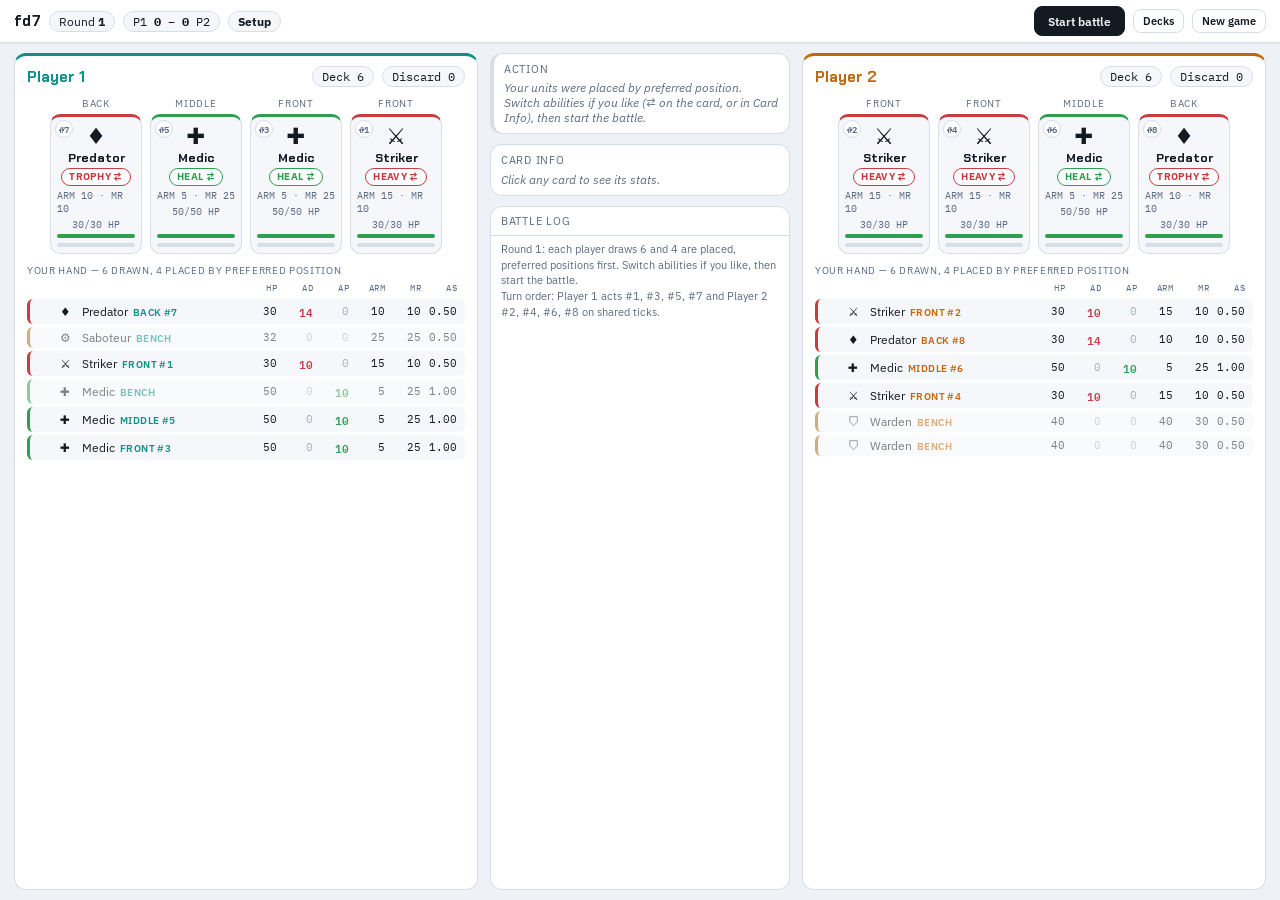
==== commit ff72c472: "Saboteur: replace Steal with Jam Jam (back only): the next enemy to act skips its ability effect, th" ====
--- a/index.html
+++ b/index.html
@@ -528,7 +528,7 @@
 
   // ---------- Actions ----------
   // Every unit uses the one ability its owner chose for it this round — see ABILITIES.
-  var MEDIC_AD_BUFF = 3, HEAVY_MULT = 1.5, FLANK_MULT = 0.5, TROPHY_AD = 2, SABOTAGE_DELAY = 5, STEAL_FRACTION = 0.1;
+  var MEDIC_AD_BUFF = 3, HEAVY_MULT = 1.5, FLANK_MULT = 0.5, TROPHY_AD = 2, SABOTAGE_DELAY = 5;
 
   // Permanent bonuses earned in play live on the card itself, so they follow it through the deck.
   // permanent bonuses live on the card
@@ -537,16 +537,27 @@
 
   function act(side, slot, u){
     u.delayed = 0;
+    // jammed by a Saboteur's Jam: this turn's ability does nothing, but the turn (and its charge) is spent
+    if (u.jammed){
+      u.jammed = false;
+      fxFloat(side, slot, 'JAMMED', 'debuff');
+      return say(side, u, 'is jammed — its ' + findAbility(u.card, u.ability).name + ' does nothing this turn.', 'meta');
+    }
     return ABILITIES[u.ability](side, slot, u);
   }
-
-  // Stats a Saboteur can steal, and the card field each permanent bonus lives in.
-  var STEALABLE = [
-    { key: 'hp', field: 'bonusHp', label: 'HP' }, { key: 'ad', field: 'bonusAd', label: 'AD' },
-    { key: 'ap', field: 'bonusAp', label: 'AP' }, { key: 'armor', field: 'bonusArmor', label: 'armor' },
-    { key: 'mr', field: 'bonusMr', label: 'MR' }
-  ];
-  function statValue(card, st){ return card[st.key] + (card[st.field] || 0); }
+  // The enemy (on dSide) that will act soonest, ties broken by turn order; skip(unit) can rule units out.
+  // Returns its slot, or -1 if no enemy will act.
+  function nextEnemyToAct(dSide, skip){
+    var dp = state.players[dSide], best = -1, bestAt = Infinity, bestPrio = Infinity;
+    dp.units.forEach(function(e, i){
+      if (!e || (skip && skip(e))) return;
+      var cd = cooldownOf(dSide, i);
+      if (!isFinite(cd)) return;
+      var at = nextActionTick(dSide, i, e, cd), prio = priority(dSide, i);
+      if (at < bestAt || (at === bestAt && prio < bestPrio)){ best = i; bestAt = at; bestPrio = prio; }
+    });
+    return best;
+  }
 
   // Every unit on the side (the buffer included) permanently gains `amount` of a stat, stored on its card. Stacks.
   function buffTeam(side, u, field, amount, statName){
@@ -595,14 +606,7 @@
       },
     // Saboteur · Sabotage: push back the next enemy action
     sabotage: function(side, slot, u){
-        var dSide = 1 - side, dp = state.players[dSide], best = -1, bestAt = Infinity, bestPrio = Infinity;
-        dp.units.forEach(function(e, i){
-          if (!e) return;
-          var cd = cooldownOf(dSide, i);
-          if (!isFinite(cd)) return;
-          var at = nextActionTick(dSide, i, e, cd), prio = priority(dSide, i);
-          if (at < bestAt || (at === bestAt && prio < bestPrio)){ best = i; bestAt = at; bestPrio = prio; }
-        });
+        var dSide = 1 - side, dp = state.players[dSide], best = nextEnemyToAct(dSide);
         if (best === -1){ say(side, u, 'has no enemy action to delay.', 'idle'); return; }
         var target = dp.units[best];
         state.queue = state.queue.filter(function(q){ return !(q.side === dSide && q.slot === best); });
@@ -613,27 +617,16 @@
         say(side, u, 'sabotages ' + dp.name + "'s " + target.card.name + ': its next action slips ' + SABOTAGE_DELAY +
           ' ticks, to t' + nextActionTick(dSide, best, target, cooldownOf(dSide, best)) + '.', 'attack');
       },
-    // Saboteur · Steal STEAL_FRACTION (10%, at least 1) of a random stat from a random enemy, permanently
-    steal: function(side, slot, u){
+    // Saboteur · Jam: the next enemy to act (that isn't already jammed) skips its ability effect that turn; its
+    // charge still resets normally, so the turn is simply wasted
+    jam: function(side, slot, u){
         var dSide = 1 - side, dp = state.players[dSide];
-        var enemies = dp.units.map(function(e, i){ return e ? i : -1; }).filter(function(i){ return i !== -1; });
-        if (!enemies.length) return;
-        var vi = enemies[Math.floor(Math.random() * enemies.length)], victim = dp.units[vi];
-        var options = STEALABLE.filter(function(st){ return statValue(victim.card, st) > 0; });
-        if (!options.length){ say(side, u, 'finds nothing to steal.', 'idle'); return; }
-        var st = options[Math.floor(Math.random() * options.length)];
-        var amount = Math.max(1, Math.round(statValue(victim.card, st) * STEAL_FRACTION));
-        victim.card[st.field] = (victim.card[st.field] || 0) - amount;
-        u.card[st.field] = (u.card[st.field] || 0) + amount;
-        if (st.key === 'hp'){
-          victim.maxHp -= amount; victim.hp = Math.min(victim.hp, victim.maxHp);
-          u.maxHp += amount; u.hp += amount;
-        }
-        fxAttack(side, slot, dSide, vi);
-        fxFloat(dSide, vi, '−' + amount + ' ' + st.label, 'debuff');
-        fxFloat(side, slot, '+' + amount + ' ' + st.label, 'buff');
-        say(side, u, 'steals ' + amount + ' ' + st.label + ' from ' + dp.name + "'s " + victim.card.name + ', permanently.', 'attack');
-        if (victim.hp <= 0) killUnit(dSide, vi);
+        var target = nextEnemyToAct(dSide, function(e){ return e.jammed; });
+        if (target === -1){ say(side, u, 'has no enemy action to jam.', 'idle'); return; }
+        dp.units[target].jammed = true;
+        fxAttack(side, slot, dSide, target);
+        fxFloat(dSide, target, 'JAMMED', 'debuff');
+        say(side, u, 'jams ' + dp.name + "'s " + dp.units[target].card.name + ': its next ability does nothing.', 'attack');
       },
     // Warden · Taunt is passive (never acted out) — see chooseTarget
     taunt: function(){},
@@ -780,7 +773,7 @@
   }
 
   function signed(n){ return (n > 0 ? '+' : '−') + Math.abs(n); }
-  // Permanent stat changes a card has picked up in play (buffs, trophies, steals — stolen stats show negative).
+  // Permanent stat changes a card has picked up in play (Medic's AD buff, Predator trophies); losses show negative.
   function permanentBonuses(card){
     return [['bonusHp', 'HP', 'HP'], ['bonusAd', 'AD', 'AD'], ['bonusAp', 'AP', 'AP'], ['bonusArmor', 'ARM', 'armor'], ['bonusMr', 'MR', 'MR']]
       .filter(function(f){ return card[f[0]]; })
@@ -791,6 +784,7 @@
   function statusLine(u){
     var tags = [];
     if (u.delayed) tags.push('DELAYED +' + u.delayed);
+    if (u.jammed) tags.push('JAMMED');
     permanentBonuses(u.card).forEach(function(b){ tags.push(signed(b.amount) + ' ' + b.short); });
     return tags.length ? '<div class="line status">' + tags.join(' · ') + '</div>' : '';
   }
@@ -912,6 +906,7 @@
       var live = ['On ' + state.players[ins.side].name + "'s board", SLOT_NAMES[ins.slot] + ' slot', 'Turn order #' + priority(ins.side, ins.slot), 'HP ' + u.hp + '/' + u.maxHp,
                   'ARM ' + armorOf(ins.side, ins.slot) + ' · MR ' + mrOf(ins.side, ins.slot)];
       if (u.delayed) live.push('Delayed ' + u.delayed + ' ticks by a Saboteur');
+      if (u.jammed) live.push('Jammed: its next ability does nothing');
       permanentBonuses(ins.card).forEach(function(b){ live.push('Permanent: ' + signed(b.amount) + ' ' + b.long + ' for the game'); });
       var icd = cooldownOf(ins.side, ins.slot);
       live.push(isFinite(icd) ? 'Acts every ' + icd + ' ticks' : u.ability ? 'Passive — never acts' : 'Does not act on its own in this slot');
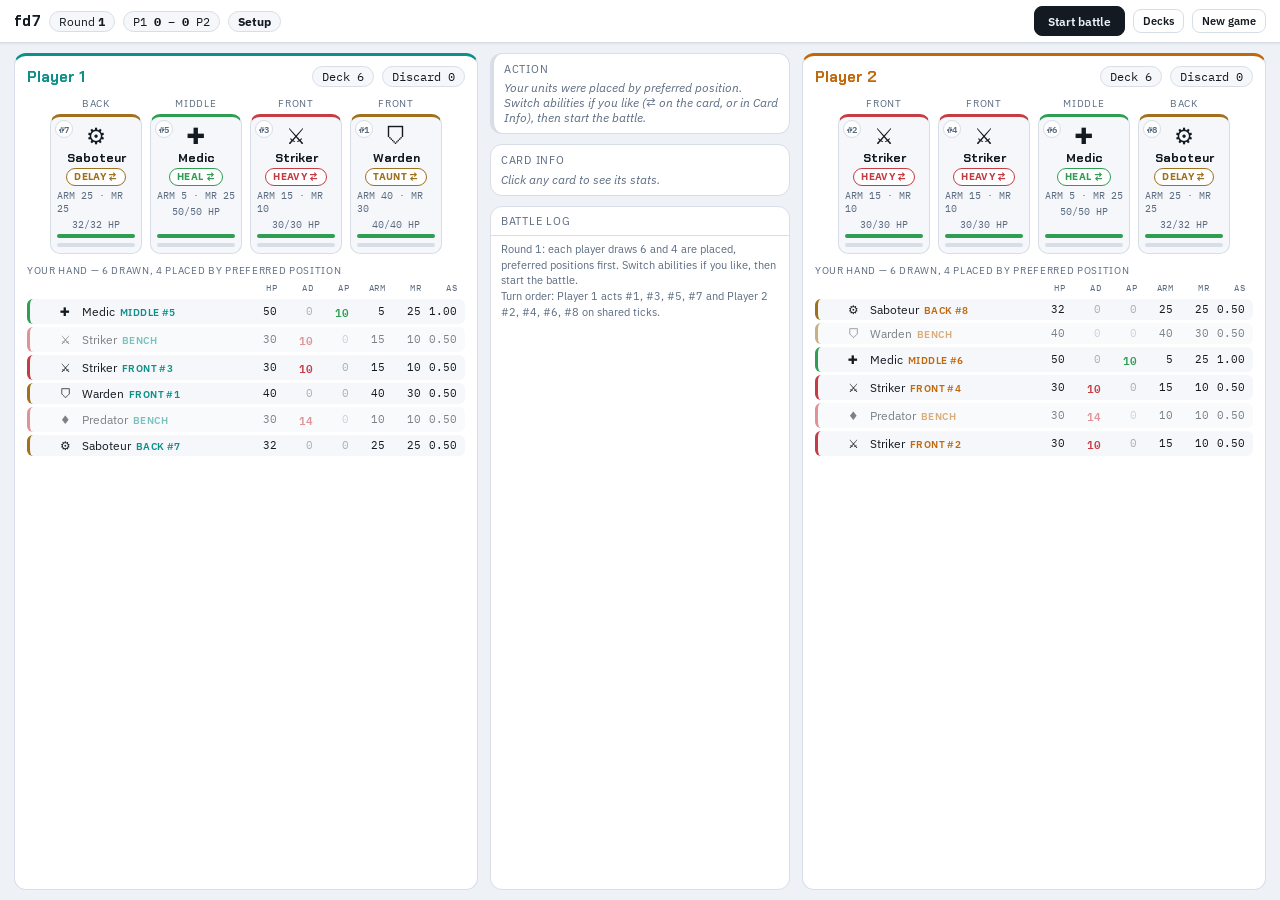
==== commit 1f8b4634: "Fix charge bars emptying before a unit's turn on shared ticks Actions play one at a time, but charge" ====
--- a/index.html
+++ b/index.html
@@ -322,6 +322,14 @@
   // A unit acts every `cd` ticks. Each Saboteur delay pushes that whole schedule back (u.delay ticks in total).
   function isDue(u, t, cd){ var e = t - (u.delay || 0); return e > 0 && e % cd === 0; }
   function chargeAt(u, t, cd){ var e = t - (u.delay || 0); return e <= 0 ? 0 : (e % cd) / cd; }
+  // The charge to show for the unit in this slot: full while it is still waiting its turn on the current tick
+  // (actions play one at a time, so others on the same tick may go first), otherwise from its schedule.
+  function chargeShown(side, slot, t){
+    var u = state.players[side].units[slot], cd = cooldownOf(side, slot);
+    if (!isFinite(cd)) return 0;
+    if (state.queue.some(function(q){ return q.side === side && q.slot === slot; })) return 1;
+    return chargeAt(u, t, cd);
+  }
   // The tick of u's next action: now, if it is still queued on this tick.
   function nextActionTick(side, slot, u, cd){
     if (state.queue.some(function(q){ return q.side === side && q.slot === slot; })) return state.tick;
@@ -517,8 +525,7 @@
       var parts = fill.getAttribute('data-charge').split('-');
       var side = +parts[0], slot = +parts[1];
       if (!state.players[side].units[slot]) return;
-      var cd = cooldownOf(side, slot);
-      var pct = isFinite(cd) ? chargeAt(state.players[side].units[slot], t, cd) : 0;
+      var pct = chargeShown(side, slot, t);
       fill.style.width = (pct * 100) + '%';
       fill.parentNode.classList.toggle('full', pct > .85);
     });
@@ -800,7 +807,7 @@
     var isNext = !!(next && next.side === side && next.slot === slot);
     var hpPct = Math.max(0, u.hp / u.maxHp);
     var cd = cooldownOf(side, slot);
-    var cdPct = state.phase === 'battle' && isFinite(cd) ? chargeAt(u, state.tick, cd) : 0;
+    var cdPct = state.phase === 'battle' ? chargeShown(side, slot, state.tick) : 0;
     var arm = armorOf(side, slot), mr = mrOf(side, slot);
     var buffed = arm !== card.armor || cd !== card.cooldown;
     var tile = el('div', 'tile r-' + card.role + (isNext && !clock ? ' next' : ''), {
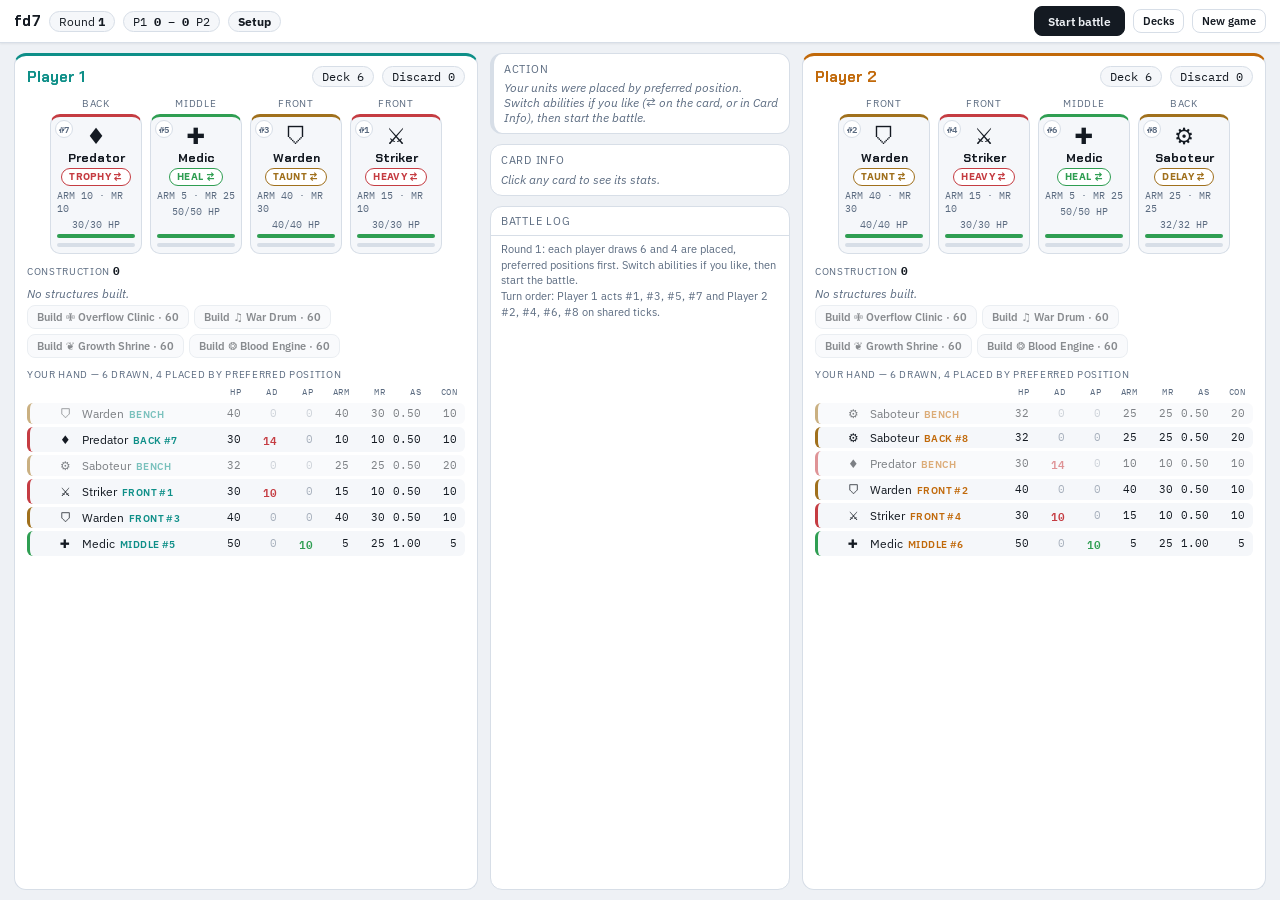
==== commit bdb3217a: "Construction and structures - New stat: Construction (CON) — 10 for most units, 5 for Medic (it acts" ====
--- a/index.html
+++ b/index.html
@@ -30,7 +30,7 @@
   .deck-list{ display:flex; flex-direction:column; gap:3px; }
   /* deck rows are a small table: position, icon, name, then one aligned column per stat */
   .deck-row, .deck-cols{
-    display:grid; grid-template-columns:18px 18px minmax(0,1fr) repeat(6, 32px); align-items:center; column-gap:4px;
+    display:grid; grid-template-columns:18px 18px minmax(0,1fr) repeat(7, 32px); align-items:center; column-gap:4px;
     padding:3px 8px; font-size:.74rem;
   }
   .deck-row{ border-radius:6px; background:var(--panel-2); border-left:3px solid var(--role); }
@@ -40,6 +40,11 @@
   .deck-row .nm small{ color:var(--side); font-size:.6rem; font-weight:600; margin-left:5px; letter-spacing:.04em; }
   .deck-row .num{ font-size:.68rem; }
   .deck-row.benched{ opacity:.55; }
+  .structures{ display:flex; flex-direction:column; gap:4px; }
+  .structures .row-label b{ color:var(--text); font-size:.7rem; }
+  .con-pending{ text-transform:none; letter-spacing:0; }
+  .structure-row{ display:flex; flex-wrap:wrap; gap:5px; align-items:center; }
+  .structure-pill{ font-size:.7rem; border-color:var(--support); color:var(--support); font-weight:600; }
   .deck-row .num.zero{ color:var(--text-dim); opacity:.5; }
   .deck-row .num.key{ color:var(--role); font-weight:600; }
   .deck-row.r-attacker{ --role:var(--danger); }
@@ -202,7 +207,7 @@
   }
   // Each player has a shuffled 12-card deck.
   function newPlayer(name, recipe){
-    return { name: name, deck: buildDeck(recipe), hand: [], discard: [], units: new Array(UNIT_SLOTS).fill(null) };
+    return { name: name, deck: buildDeck(recipe), hand: [], discard: [], con: 0, structures: [], units: new Array(UNIT_SLOTS).fill(null) };
   }
   function newGame(){
     stopClock();
@@ -539,7 +544,8 @@
 
   // Permanent bonuses earned in play live on the card itself, so they follow it through the deck.
   // permanent bonuses live on the card
-  function adOf(u){ return u.card.ad + (u.card.bonusAd || 0); }
+  // permanent bonuses live on the card; roundAd lasts only for this round (Blood Engine)
+  function adOf(u){ return u.card.ad + (u.card.bonusAd || 0) + (u.roundAd || 0); }
   function apOf(u){ return u.card.ap + (u.card.bonusAp || 0); }
 
   function act(side, slot, u){
@@ -638,7 +644,14 @@
     // Warden · Taunt is passive (never acted out) — see chooseTarget
     taunt: function(){},
     // Any unit · No action (passive: never acted out)
-    none: function(){}
+    none: function(){},
+    // Any unit · Construct: add its CON to the construction pool
+    construct: function(side, slot, u){
+      var p = state.players[side];
+      p.con += u.card.con || 0;
+      fxFloat(side, slot, '+' + (u.card.con || 0) + ' CON', 'buff');
+      say(side, u, 'constructs: +' + (u.card.con || 0) + ' construction (' + p.name + ' now has ' + p.con + ').', 'heal');
+    }
   };
 
   // Who does an attack on dp hit? The frontmost unit (front slot, else middle, else back) by default, or a
@@ -667,6 +680,7 @@
     fxAttack(side, slot, dSide, tSlot);
     var dealt = dealDamage(dSide, tSlot, amount, type, label);
     if (dp.units[tSlot] !== victim && opts.onKill) opts.onKill(victim);
+    if (state.players[side].units[slot] === u) fireStructures(side, 'attack', slot);
     return dealt;
   }
 
@@ -685,6 +699,7 @@
     fxFloat(side, slot, '−' + dealt, 'dmg');
     var note = dealt === amount ? '' : ' (' + amount + ' ' + type + ', ' + (type === 'physical' ? 'armor' : 'MR') + ' blocked ' + (amount - dealt) + ')';
     addLog('t' + state.tick + ': ' + label + ' hits ' + p.name + "'s " + u.card.name + ' for ' + dealt + note + '.', 'attack');
+    if (dealt > 0 && u.hp > 0) fireStructures(side, 'damaged', slot);
     if (u.hp <= 0) killUnit(side, slot);
     return dealt;
   }
@@ -697,16 +712,68 @@
     addLog('t' + state.tick + ': ' + p.name + "'s " + u.card.name + ' is destroyed.', 'destroy');
   }
 
+  // Heals the weakest ally (lowest HP %). With an Overflow Clinic, healing past max HP raises max HP by the excess
+  // (once per Clinic) for the round, so full-HP units are worth healing too.
   function healWeakest(side, u, amount, what){
-    var p = state.players[side], best = -1, bestPct = 1;
+    var p = state.players[side], clinics = structureCount(p, 'clinic'), best = -1, bestPct = Infinity;
     p.units.forEach(function(o, i){
-      if (o && o.hp < o.maxHp && o.hp / o.maxHp < bestPct){ bestPct = o.hp / o.maxHp; best = i; }
+      if (o && (clinics || o.hp < o.maxHp) && o.hp / o.maxHp < bestPct){ bestPct = o.hp / o.maxHp; best = i; }
     });
     if (best === -1){ say(side, u, 'has nothing to heal.', 'idle'); return; }
-    var o = p.units[best], before = o.hp;
+    var o = p.units[best], before = o.hp, over = Math.max(0, o.hp + amount - o.maxHp);
     o.hp = Math.min(o.maxHp, o.hp + amount);
-    fxFloat(side, best, '+' + (o.hp - before), 'heal');
-    say(side, u, (what ? '(' + what + ') ' : '') + 'heals ' + o.card.name + ' for ' + (o.hp - before) + '.', 'heal');
+    var healed = o.hp - before;
+    if (healed) fxFloat(side, best, '+' + healed, 'heal');
+    if (clinics && over){
+      o.maxHp += over * clinics;
+      o.hp += over;
+      fxFloat(side, best, '+' + over * clinics + ' max HP', 'buff');
+    }
+    say(side, u, (what ? '(' + what + ') ' : '') + 'heals ' + o.card.name +
+      (healed ? ' for ' + healed : '') +
+      (clinics && over ? (healed ? ', and the' : ': the') + ' Overflow Clinic turns ' + over + ' overheal into +' + over * clinics + ' max HP (' + o.hp + '/' + o.maxHp + ')' : '') +
+      '.', 'heal');
+    fireStructures(side, 'heal', p.units.indexOf(u));
+  }
+
+  // ---------- Construction & structures ----------
+  function structureCount(p, key){ return p.structures.filter(function(k){ return k === key; }).length; }
+  // Every triggered structure on `side` matching this event fires once per copy, paying its `spend` from the
+  // construction pool each time (skipped if the pool can't pay). slot is the ally the event happened to.
+  var STRUCTURE_EFFECTS = {
+    wardrum: function(p, side){
+      p.units.forEach(function(a, i){ if (a){ a.roundAd = (a.roundAd || 0) + 2; fxFloat(side, i, '+2 AD', 'buff'); } });
+      return 'all allies +2 AD';
+    },
+    shrine: function(p, side){
+      p.units.forEach(function(a, i){ if (a){ a.maxHp += 5; a.hp += 5; fxFloat(side, i, '+5 max HP', 'buff'); } });
+      return 'all allies +5 max HP';
+    },
+    bloodengine: function(p, side, slot){
+      var a = p.units[slot];
+      a.roundAd = (a.roundAd || 0) + 3;
+      fxFloat(side, slot, '+3 AD', 'buff');
+      return a.card.name + ' +3 AD (now ' + adOf(a) + ')';
+    }
+  };
+  function fireStructures(side, trigger, slot){
+    var p = state.players[side];
+    if (!p.units[slot]) return;
+    p.structures.forEach(function(key){
+      var def = STRUCTURE_DEFS[key];
+      if (def.trigger !== trigger || p.con < def.spend || !p.units[slot]) return;
+      p.con -= def.spend;
+      var what = STRUCTURE_EFFECTS[key](p, side, slot);
+      addLog(p.name + "'s " + def.name + ' (−' + def.spend + ' construction, ' + p.con + ' left): ' + what + '.', 'heal');
+    });
+  }
+  function build(side, key){
+    var p = state.players[side], def = STRUCTURE_DEFS[key];
+    if (state.phase !== 'setup' || p.con < def.cost) return;
+    p.con -= def.cost;
+    p.structures.push(key);
+    addLog(p.name + ' builds ' + def.name + ' (' + p.con + ' construction left).', 'heal');
+    render();
   }
 
   // ---------- Rounds ----------
@@ -792,6 +859,7 @@
     var tags = [];
     if (u.delayed) tags.push('DELAYED +' + u.delayed);
     if (u.jammed) tags.push('JAMMED');
+    if (u.roundAd) tags.push('+' + u.roundAd + ' AD this round');
     permanentBonuses(u.card).forEach(function(b){ tags.push(signed(b.amount) + ' ' + b.short); });
     return tags.length ? '<div class="line status">' + tags.join(' · ') + '</div>' : '';
   }
@@ -826,11 +894,11 @@
     return tile;
   }
 
-  var STAT_COLS = ['HP', 'AD', 'AP', 'ARM', 'MR', 'AS'];
+  var STAT_COLS = ['HP', 'AD', 'AP', 'ARM', 'MR', 'AS', 'CON'];
   // The stat each role cares about most is highlighted: damage for attackers, heal power for healers.
   var KEY_STAT = { attacker: 'AD', healer: 'AP' };
   function statCells(card){
-    var vals = { HP: card.hp + (card.bonusHp || 0), AD: card.ad + (card.bonusAd || 0), AP: card.ap + (card.bonusAp || 0), ARM: card.armor + (card.bonusArmor || 0), MR: card.mr + (card.bonusMr || 0), AS: card.as };
+    var vals = { HP: card.hp + (card.bonusHp || 0), AD: card.ad + (card.bonusAd || 0), AP: card.ap + (card.bonusAp || 0), ARM: card.armor + (card.bonusArmor || 0), MR: card.mr + (card.bonusMr || 0), AS: card.as, CON: card.con };
     return STAT_COLS.map(function(k){
       var v = vals[k];
       var text = k === 'AS' ? (v > 0 ? v.toFixed(2) : '—') : v;
@@ -854,6 +922,51 @@
       '<span class="nm">' + card.name + '<small>' + where + '</small></span>' + statCells(card);
     hoverInspect(row, function(){ return slot !== -1 ? { card: card, side: side, slot: slot } : { card: card, side: side }; });
     return row;
+  }
+
+  // Construction pool, built structures, and (in setup) a Build button per structure.
+  // Construction pool, built structures, and (in setup) a Build button per structure. Hovering any of them shows
+  // the structure in Card Info.
+  function renderStructures(side, panel){
+    var p = state.players[side];
+    var sec = panel.appendChild(el('div', 'structures', {}));
+    sec.innerHTML = '<div class="row-label">Construction <b class="mono">' + p.con + '</b></div>';
+    var builtRow = sec.appendChild(el('div', 'structure-row', {}));
+    var owned = Object.keys(STRUCTURE_DEFS).filter(function(k){ return structureCount(p, k); });
+    if (!owned.length) builtRow.appendChild(el('span', 'empty-note', {})).textContent = 'No structures built.';
+    owned.forEach(function(k){
+      var def = STRUCTURE_DEFS[k], n = structureCount(p, k);
+      var pill = builtRow.appendChild(el('span', 'pill structure-pill', { tabindex: '0' }));
+      pill.textContent = def.icon + ' ' + def.name + (n > 1 ? ' ×' + n : '');
+      hoverInspect(pill, function(){ return { structure: k, side: side }; });
+    });
+    if (state.phase !== 'setup') return;
+    var row = sec.appendChild(el('div', 'structure-row', {}));
+    Object.keys(STRUCTURE_DEFS).forEach(function(k){
+      var def = STRUCTURE_DEFS[k];
+      // wrapped, because disabled buttons don't get hover events in every browser
+      var wrap = row.appendChild(el('span', '', {}));
+      var b = wrap.appendChild(el('button', 'btn small', { type: 'button' }));
+      b.textContent = 'Build ' + def.icon + ' ' + def.name + ' · ' + def.cost;
+      b.disabled = p.con < def.cost;
+      b.addEventListener('click', function(){ build(side, k); });
+      hoverInspect(wrap, function(){ return { structure: k, side: side }; });
+    });
+  }
+
+  var TRIGGER_TEXT = { attack: 'one of your units attacks', heal: 'one of your units heals', damaged: 'one of your units takes damage' };
+  // Card Info for a structure: what it does, what it costs, and how many this player owns.
+  function structureInfoHtml(key, p){
+    var def = STRUCTURE_DEFS[key], n = structureCount(p, key);
+    var when = def.trigger
+      ? 'Triggers when ' + TRIGGER_TEXT[def.trigger] + ' · costs ' + def.spend + ' construction each time'
+      : 'Always on · free to run';
+    return '<div class="inspector-title"><div class="inspector-icon">' + def.icon + '</div>' +
+      '<div><div class="inspector-name">' + def.name + '</div><div class="inspector-role">Structure · builds for ' + def.cost + ' construction</div></div></div>' +
+      '<div class="inspector-stats"><span class="stat-pill">' + when + '</span></div>' +
+      '<div class="inspector-effect">' + def.text + '</div>' +
+      '<div class="inspector-live">' + p.name + (n ? ' owns ' + n + (n > 1 ? ' — their effects stack' : '') : ' has not built one') +
+      ' · construction pool ' + p.con + '</div>';
   }
 
   function renderPanel(side, next){
@@ -873,6 +986,8 @@
     var unitsRow = unitsSec.appendChild(el('div', 'row units-row', {}));
     drawOrder.forEach(function(slot){ unitsRow.appendChild(renderUnit(side, slot, next)); });
 
+    renderStructures(side, panel);
+
     var deckSec = panel.appendChild(el('div', 'deck-section', {}));
     var picksWrap = deckSec.appendChild(el('div', '', {}));
     picksWrap.appendChild(el('div', 'row-label', {})).textContent = 'Your hand — ' + p.hand.length + ' drawn, ' + UNIT_SLOTS + ' placed by preferred position';
@@ -886,7 +1001,7 @@
   function hoverInspect(elem, getInfo){
     var show = function(){
       var info = getInfo(), cur = state.inspected;
-      if (!info || (cur && cur.card === info.card && cur.side === info.side && cur.slot === info.slot)) return;
+      if (!info || (cur && cur.card === info.card && cur.structure === info.structure && cur.side === info.side && cur.slot === info.slot)) return;
       state.inspected = info;
       renderInspector();
     };
@@ -901,6 +1016,11 @@
     if (!ins){
       box.className = 'inspector';
       body.innerHTML = '<div class="inspector-empty">Click any card to see its stats.</div>';
+      return;
+    }
+    if (ins.structure){
+      box.className = 'inspector r-support';
+      body.innerHTML = structureInfoHtml(ins.structure, state.players[ins.side]);
       return;
     }
     box.className = 'inspector r-' + ins.card.role;
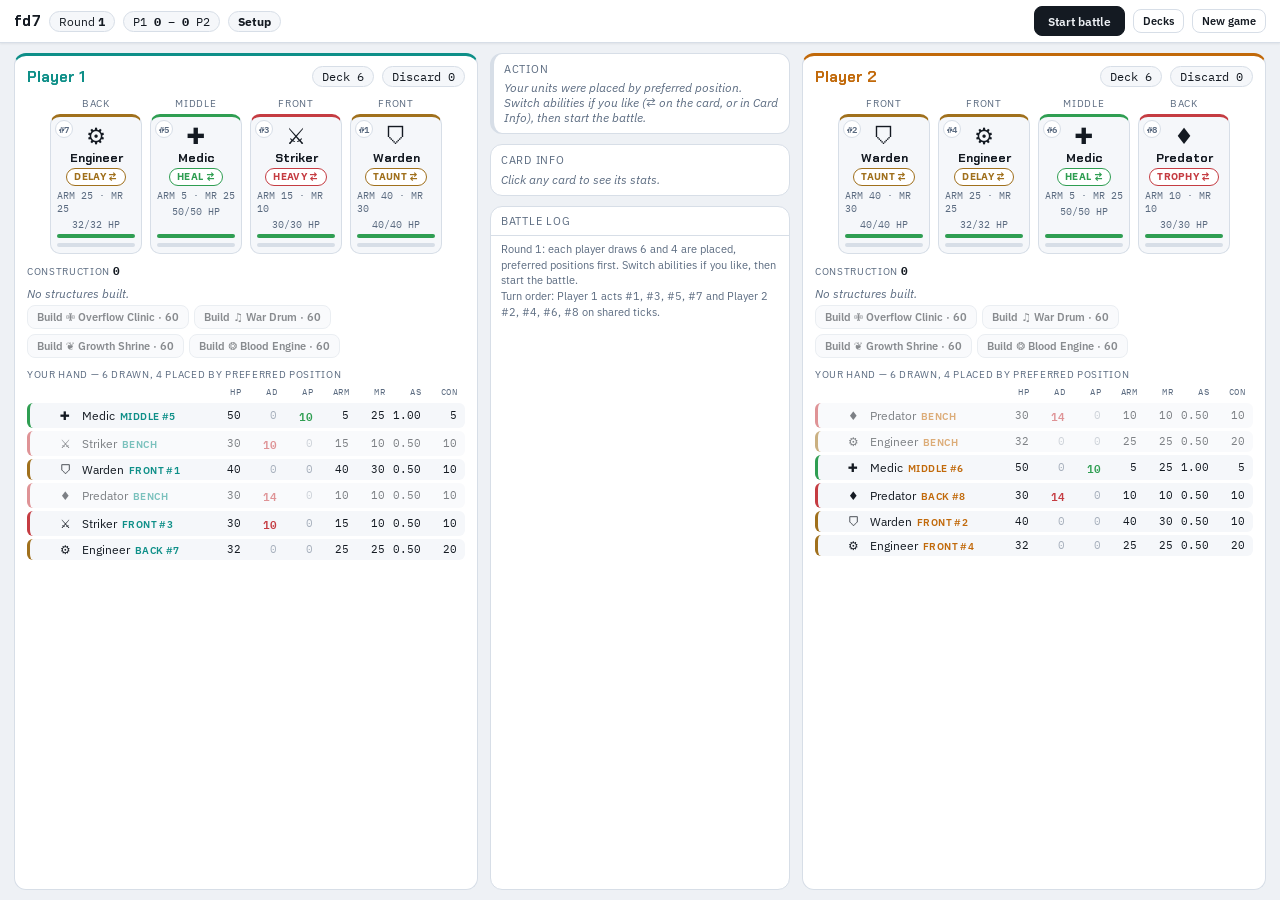
==== commit 6eabd23d: "Rename Saboteur to Engineer Saved decks with Saboteurs load them as Engineers.  Co-Authored-By: Clau" ====
--- a/index.html
+++ b/index.html
@@ -45,6 +45,8 @@
   .con-pending{ text-transform:none; letter-spacing:0; }
   .structure-row{ display:flex; flex-wrap:wrap; gap:5px; align-items:center; }
   .structure-pill{ font-size:.7rem; border-color:var(--support); color:var(--support); font-weight:600; }
+  .structure-btn{ border-color:var(--support); color:var(--support); }
+  .structure-btn.picking, .structure-btn.ready{ background:var(--support); color:var(--bg); }
   .deck-row .num.zero{ color:var(--text-dim); opacity:.5; }
   .deck-row .num.key{ color:var(--role); font-weight:600; }
   .deck-row.r-attacker{ --role:var(--danger); }
@@ -77,6 +79,7 @@
   .tile .line{ font-size:.64rem; color:var(--text-dim); }
   .tile .line.hot{ color:var(--role); font-weight:600; }
   .tile.next{ box-shadow:0 0 0 2px var(--side); }
+  .tile.targetable{ outline:2px dashed var(--support); outline-offset:3px; cursor:crosshair; }
   .next-tag{
     position:absolute; top:-8px; left:50%; transform:translateX(-50%); font-family:'Chakra Petch',sans-serif;
     font-weight:700; font-size:.55rem; letter-spacing:.08em; padding:0 6px; border-radius:999px; background:var(--side); color:var(--bg);
@@ -261,6 +264,7 @@
   function onSlotClick(side, slot){
     var u = state.players[side].units[slot];
     if (!u) return;
+    if (state.targeting && state.targeting.side === side) return activateStructure(side, state.targeting.index, slot);
     state.inspected = { card: u.card, side: side, slot: slot };
     render();
   }
@@ -324,7 +328,7 @@
     var nums = function(side){ return SLOT_NAMES.map(function(_, slot){ return '#' + priority(side, slot); }).join(', '); };
     addLog('Turn order: ' + state.players[oddSide()].name + ' acts ' + nums(oddSide()) + ' and ' + state.players[1 - oddSide()].name + ' ' + nums(1 - oddSide()) + ' on shared ticks.', 'meta');
   }
-  // A unit acts every `cd` ticks. Each Saboteur delay pushes that whole schedule back (u.delay ticks in total).
+  // A unit acts every `cd` ticks. Each Engineer delay (Sabotage) pushes that whole schedule back (u.delay ticks in total).
   function isDue(u, t, cd){ var e = t - (u.delay || 0); return e > 0 && e % cd === 0; }
   function chargeAt(u, t, cd){ var e = t - (u.delay || 0); return e <= 0 ? 0 : (e % cd) / cd; }
   // The charge to show for the unit in this slot: full while it is still waiting its turn on the current tick
@@ -550,7 +554,7 @@
 
   function act(side, slot, u){
     u.delayed = 0;
-    // jammed by a Saboteur's Jam: this turn's ability does nothing, but the turn (and its charge) is spent
+    // jammed by an Engineer's Jam: this turn's ability does nothing, but the turn (and its charge) is spent
     if (u.jammed){
       u.jammed = false;
       fxFloat(side, slot, 'JAMMED', 'debuff');
@@ -617,7 +621,7 @@
         if (back === -1) return;
         strike(side, slot, u, 1 - side, chooseTarget(dp, back), Math.round(adOf(u) * FLANK_MULT), 'physical', { what: 'flank' });
       },
-    // Saboteur · Sabotage: push back the next enemy action
+    // Engineer · Sabotage: push back the next enemy action
     sabotage: function(side, slot, u){
         var dSide = 1 - side, dp = state.players[dSide], best = nextEnemyToAct(dSide);
         if (best === -1){ say(side, u, 'has no enemy action to delay.', 'idle'); return; }
@@ -630,7 +634,7 @@
         say(side, u, 'sabotages ' + dp.name + "'s " + target.card.name + ': its next action slips ' + SABOTAGE_DELAY +
           ' ticks, to t' + nextActionTick(dSide, best, target, cooldownOf(dSide, best)) + '.', 'attack');
       },
-    // Saboteur · Jam: the next enemy to act (that isn't already jammed) skips its ability effect that turn; its
+    // Engineer · Jam: the next enemy to act (that isn't already jammed) skips its ability effect that turn; its
     // charge still resets normally, so the turn is simply wasted
     jam: function(side, slot, u){
         var dSide = 1 - side, dp = state.players[dSide];
@@ -680,7 +684,7 @@
     fxAttack(side, slot, dSide, tSlot);
     var dealt = dealDamage(dSide, tSlot, amount, type, label);
     if (dp.units[tSlot] !== victim && opts.onKill) opts.onKill(victim);
-    if (state.players[side].units[slot] === u) fireStructures(side, 'attack', slot);
+    chargeStructures(side, 'attack');
     return dealt;
   }
 
@@ -696,10 +700,10 @@
     var p = state.players[side], u = p.units[slot];
     var dealt = mitigated(amount, type, side, slot);
     u.hp -= dealt;
+    if (dealt > 0) chargeStructures(side, 'damaged');
     fxFloat(side, slot, '−' + dealt, 'dmg');
     var note = dealt === amount ? '' : ' (' + amount + ' ' + type + ', ' + (type === 'physical' ? 'armor' : 'MR') + ' blocked ' + (amount - dealt) + ')';
     addLog('t' + state.tick + ': ' + label + ' hits ' + p.name + "'s " + u.card.name + ' for ' + dealt + note + '.', 'attack');
-    if (dealt > 0 && u.hp > 0) fireStructures(side, 'damaged', slot);
     if (u.hp <= 0) killUnit(side, slot);
     return dealt;
   }
@@ -724,6 +728,7 @@
     o.hp = Math.min(o.maxHp, o.hp + amount);
     var healed = o.hp - before;
     if (healed) fxFloat(side, best, '+' + healed, 'heal');
+    chargeStructures(side, 'heal');
     if (clinics && over){
       o.maxHp += over * clinics;
       o.hp += over;
@@ -733,13 +738,16 @@
       (healed ? ' for ' + healed : '') +
       (clinics && over ? (healed ? ', and the' : ': the') + ' Overflow Clinic turns ' + over + ' overheal into +' + over * clinics + ' max HP (' + o.hp + '/' + o.maxHp + ')' : '') +
       '.', 'heal');
-    fireStructures(side, 'heal', p.units.indexOf(u));
   }
 
   // ---------- Construction & structures ----------
-  function structureCount(p, key){ return p.structures.filter(function(k){ return k === key; }).length; }
-  // Every triggered structure on `side` matching this event fires once per copy, paying its `spend` from the
-  // construction pool each time (skipped if the pool can't pay). slot is the ally the event happened to.
+  // p.structures holds one { key, charges } per built copy.
+  function structureCount(p, key){ return p.structures.filter(function(s){ return s.key === key; }).length; }
+  // Every copy whose gain event matches gets a charge.
+  function chargeStructures(side, event){
+    state.players[side].structures.forEach(function(s){ if (STRUCTURE_DEFS[s.key].gain === event) s.charges++; });
+  }
+  // Effects when a charged structure is activated; each returns a description for the log.
   var STRUCTURE_EFFECTS = {
     wardrum: function(p, side){
       p.units.forEach(function(a, i){ if (a){ a.roundAd = (a.roundAd || 0) + 2; fxFloat(side, i, '+2 AD', 'buff'); } });
@@ -756,22 +764,36 @@
       return a.card.name + ' +3 AD (now ' + adOf(a) + ')';
     }
   };
-  function fireStructures(side, trigger, slot){
-    var p = state.players[side];
-    if (!p.units[slot]) return;
-    p.structures.forEach(function(key){
-      var def = STRUCTURE_DEFS[key];
-      if (def.trigger !== trigger || p.con < def.spend || !p.units[slot]) return;
-      p.con -= def.spend;
-      var what = STRUCTURE_EFFECTS[key](p, side, slot);
-      addLog(p.name + "'s " + def.name + ' (−' + def.spend + ' construction, ' + p.con + ' left): ' + what + '.', 'heal');
-    });
+  function canActivate(p, i){
+    var s = p.structures[i], def = s && STRUCTURE_DEFS[s.key];
+    return !!(def && def.spend) && (state.phase === 'setup' || state.phase === 'battle') && s.charges >= def.spend && p.units.some(Boolean);
+  }
+  // Clicking a built structure: activate it, or for a targeted one (Blood Engine) start picking an ally — clicking
+  // it again cancels.
+  function onStructureClick(side, i){
+    var p = state.players[side], def = STRUCTURE_DEFS[p.structures[i].key];
+    if (state.targeting && state.targeting.side === side && state.targeting.index === i){ state.targeting = null; render(); return; }
+    if (!canActivate(p, i)) return;
+    if (def.target === 'ally'){ state.targeting = { side: side, index: i }; render(); return; }
+    activateStructure(side, i);
+  }
+  function activateStructure(side, i, slot){
+    var p = state.players[side], s = p.structures[i], def = STRUCTURE_DEFS[s.key];
+    state.targeting = null;
+    if (!canActivate(p, i) || (def.target === 'ally' && !p.units[slot])){ render(); return; }
+    s.charges -= def.spend;
+    clearFx();
+    var what = STRUCTURE_EFFECTS[s.key](p, side, slot);
+    addLog((state.phase === 'battle' ? 't' + state.tick + ': ' : '') + p.name + ' activates ' + def.name + ' (−' + def.spend + ' charges, ' + s.charges + ' left): ' + what + '.', 'heal');
+    state.inspected = { structure: s.key, side: side, index: i };
+    render();
+    playEvents();
   }
   function build(side, key){
     var p = state.players[side], def = STRUCTURE_DEFS[key];
     if (state.phase !== 'setup' || p.con < def.cost) return;
     p.con -= def.cost;
-    p.structures.push(key);
+    p.structures.push({ key: key, charges: 0 });
     addLog(p.name + ' builds ' + def.name + ' (' + p.con + ' construction left).', 'heal');
     render();
   }
@@ -811,6 +833,7 @@
       p.hand = [];
       p.units = new Array(UNIT_SLOTS).fill(null);
     });
+    state.targeting = null;
     state.round++;
     state.tick = 0;
     state.spotlight = null;
@@ -878,7 +901,8 @@
     var cdPct = state.phase === 'battle' ? chargeShown(side, slot, state.tick) : 0;
     var arm = armorOf(side, slot), mr = mrOf(side, slot);
     var buffed = arm !== card.armor || cd !== card.cooldown;
-    var tile = el('div', 'tile r-' + card.role + (isNext && !clock ? ' next' : ''), {
+    var targetable = !!(state.targeting && state.targeting.side === side);
+    var tile = el('div', 'tile r-' + card.role + (isNext && !clock ? ' next' : '') + (targetable ? ' targetable' : ''), {
       'data-unit': side + '-' + slot, tabindex: '0', role: 'button', title: card.name
     });
     tile.innerHTML = prioBadge(side, slot) + (isNext ? '<div class="next-tag">NEXT</div>' : '') +
@@ -924,27 +948,35 @@
     return row;
   }
 
-  // Construction pool, built structures, and (in setup) a Build button per structure.
-  // Construction pool, built structures, and (in setup) a Build button per structure. Hovering any of them shows
-  // the structure in Card Info.
+  // Construction pool, built structures (each a button showing its charges), and in setup a Build button per
+  // structure. Hovering any of them shows the structure in Card Info.
   function renderStructures(side, panel){
     var p = state.players[side];
     var sec = panel.appendChild(el('div', 'structures', {}));
     sec.innerHTML = '<div class="row-label">Construction <b class="mono">' + p.con + '</b></div>';
     var builtRow = sec.appendChild(el('div', 'structure-row', {}));
-    var owned = Object.keys(STRUCTURE_DEFS).filter(function(k){ return structureCount(p, k); });
-    if (!owned.length) builtRow.appendChild(el('span', 'empty-note', {})).textContent = 'No structures built.';
-    owned.forEach(function(k){
-      var def = STRUCTURE_DEFS[k], n = structureCount(p, k);
-      var pill = builtRow.appendChild(el('span', 'pill structure-pill', { tabindex: '0' }));
-      pill.textContent = def.icon + ' ' + def.name + (n > 1 ? ' ×' + n : '');
-      hoverInspect(pill, function(){ return { structure: k, side: side }; });
+    if (!p.structures.length) builtRow.appendChild(el('span', 'empty-note', {})).textContent = 'No structures built.';
+    p.structures.forEach(function(s, i){
+      var def = STRUCTURE_DEFS[s.key];
+      // wrapped, because disabled buttons don't get hover events in every browser
+      var wrap = builtRow.appendChild(el('span', '', {}));
+      hoverInspect(wrap, function(){ return { structure: s.key, side: side, index: i }; });
+      if (!def.spend){
+        wrap.appendChild(el('span', 'pill structure-pill', {})).textContent = def.icon + ' ' + def.name + ' · always on';
+        return;
+      }
+      var picking = state.targeting && state.targeting.side === side && state.targeting.index === i;
+      var ready = canActivate(p, i);
+      var b = wrap.appendChild(el('button', 'btn small structure-btn' + (picking ? ' picking' : ready ? ' ready' : ''), { type: 'button' }));
+      b.textContent = picking ? def.icon + ' ' + def.name + ' — pick an ally (click to cancel)'
+        : def.icon + ' ' + def.name + ' · ' + Math.min(s.charges, 99) + '/' + def.spend;
+      b.disabled = !picking && !ready;
+      b.addEventListener('click', function(){ onStructureClick(side, i); });
     });
     if (state.phase !== 'setup') return;
     var row = sec.appendChild(el('div', 'structure-row', {}));
     Object.keys(STRUCTURE_DEFS).forEach(function(k){
       var def = STRUCTURE_DEFS[k];
-      // wrapped, because disabled buttons don't get hover events in every browser
       var wrap = row.appendChild(el('span', '', {}));
       var b = wrap.appendChild(el('button', 'btn small', { type: 'button' }));
       b.textContent = 'Build ' + def.icon + ' ' + def.name + ' · ' + def.cost;
@@ -954,19 +986,22 @@
     });
   }
 
-  var TRIGGER_TEXT = { attack: 'one of your units attacks', heal: 'one of your units heals', damaged: 'one of your units takes damage' };
-  // Card Info for a structure: what it does, what it costs, and how many this player owns.
-  function structureInfoHtml(key, p){
-    var def = STRUCTURE_DEFS[key], n = structureCount(p, key);
-    var when = def.trigger
-      ? 'Triggers when ' + TRIGGER_TEXT[def.trigger] + ' · costs ' + def.spend + ' construction each time'
-      : 'Always on · free to run';
+  // Card Info for a structure: its description, build cost, and — for a built copy — its charges.
+  function structureInfoHtml(key, p, index){
+    var def = STRUCTURE_DEFS[key], n = structureCount(p, key), s = index != null ? p.structures[index] : null;
+    var pills = ['Build ' + def.cost];
+    if (def.spend) pills.push(s ? 'Charges ' + s.charges + '/' + def.spend : 'Needs ' + def.spend + ' charges');
+    else pills.push('Always on');
+    pills.push(n ? 'Owned ×' + n : 'Not built');
+    var footer = s && def.spend
+      ? (s.charges >= def.spend ? 'Ready: click it to spend ' + def.spend + ' charges' + (def.target === 'ally' ? ', then click the ally to boost' : '') + '.'
+                                : (def.spend - s.charges) + ' more charge' + (def.spend - s.charges === 1 ? '' : 's') + ' until it can be activated.')
+      : 'Construction pool ' + p.con + (n > 1 ? ' · each copy charges and activates on its own' : '');
     return '<div class="inspector-title"><div class="inspector-icon">' + def.icon + '</div>' +
-      '<div><div class="inspector-name">' + def.name + '</div><div class="inspector-role">Structure · builds for ' + def.cost + ' construction</div></div></div>' +
-      '<div class="inspector-stats"><span class="stat-pill">' + when + '</span></div>' +
+      '<div><div class="inspector-name">' + def.name + '</div><div class="inspector-role">Structure</div></div></div>' +
+      '<div class="inspector-stats">' + pills.map(function(t){ return '<span class="stat-pill mono">' + t + '</span>'; }).join('') + '</div>' +
       '<div class="inspector-effect">' + def.text + '</div>' +
-      '<div class="inspector-live">' + p.name + (n ? ' owns ' + n + (n > 1 ? ' — their effects stack' : '') : ' has not built one') +
-      ' · construction pool ' + p.con + '</div>';
+      '<div class="inspector-live">' + footer + '</div>';
   }
 
   function renderPanel(side, next){
@@ -1001,7 +1036,7 @@
   function hoverInspect(elem, getInfo){
     var show = function(){
       var info = getInfo(), cur = state.inspected;
-      if (!info || (cur && cur.card === info.card && cur.structure === info.structure && cur.side === info.side && cur.slot === info.slot)) return;
+      if (!info || (cur && cur.card === info.card && cur.structure === info.structure && cur.index === info.index && cur.side === info.side && cur.slot === info.slot)) return;
       state.inspected = info;
       renderInspector();
     };
@@ -1020,7 +1055,7 @@
     }
     if (ins.structure){
       box.className = 'inspector r-support';
-      body.innerHTML = structureInfoHtml(ins.structure, state.players[ins.side]);
+      body.innerHTML = structureInfoHtml(ins.structure, state.players[ins.side], ins.index);
       return;
     }
     box.className = 'inspector r-' + ins.card.role;
@@ -1032,7 +1067,7 @@
     if (u && u.card === ins.card){
       var live = ['On ' + state.players[ins.side].name + "'s board", SLOT_NAMES[ins.slot] + ' slot', 'Turn order #' + priority(ins.side, ins.slot), 'HP ' + u.hp + '/' + u.maxHp,
                   'ARM ' + armorOf(ins.side, ins.slot) + ' · MR ' + mrOf(ins.side, ins.slot)];
-      if (u.delayed) live.push('Delayed ' + u.delayed + ' ticks by a Saboteur');
+      if (u.delayed) live.push('Delayed ' + u.delayed + ' ticks by an Engineer');
       if (u.jammed) live.push('Jammed: its next ability does nothing');
       permanentBonuses(ins.card).forEach(function(b){ live.push('Permanent: ' + signed(b.amount) + ' ' + b.long + ' for the game'); });
       var icd = cooldownOf(ins.side, ins.slot);
@@ -1099,8 +1134,10 @@
     else nextRound();
   });
   document.getElementById('resetBtn').addEventListener('click', newGame);
-  // Space works the main button (start / pause / resume / next round), unless a control has focus
+  // Space works the main button (start / pause / resume / next round), unless a control has focus. Esc cancels
+  // picking a target for a structure.
   document.addEventListener('keydown', function(e){
+    if (e.key === 'Escape' && state.targeting){ state.targeting = null; render(); return; }
     if (e.key !== ' ' || e.target.closest('button, a, [role="button"], input, select, textarea')) return;
     e.preventDefault();
     document.getElementById('mainBtn').click();
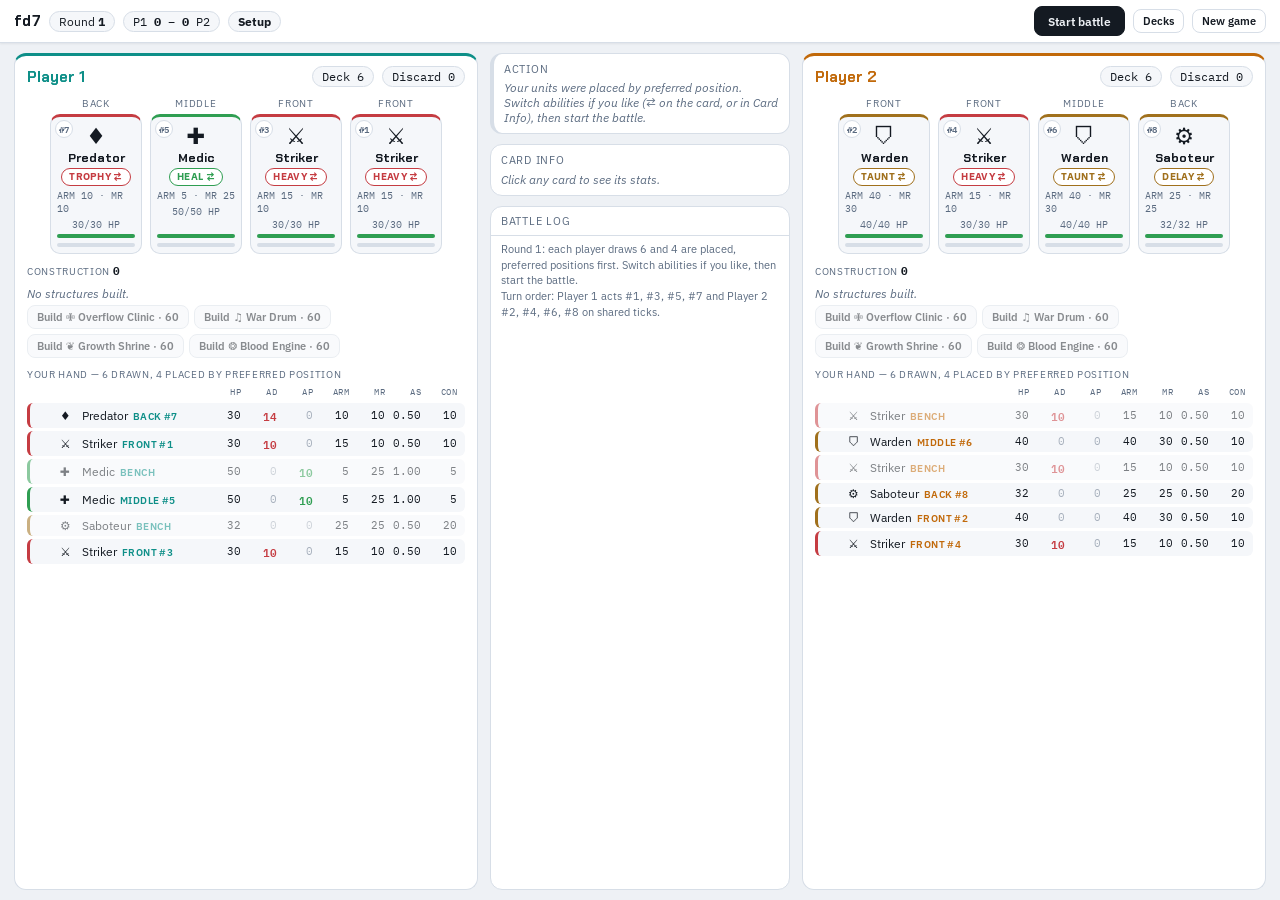
==== commit 6e3f706a: "Structures charge up from events and are activated by the player Each built copy of War Drum, Growth" ====
--- a/index.html
+++ b/index.html
@@ -328,7 +328,7 @@
     var nums = function(side){ return SLOT_NAMES.map(function(_, slot){ return '#' + priority(side, slot); }).join(', '); };
     addLog('Turn order: ' + state.players[oddSide()].name + ' acts ' + nums(oddSide()) + ' and ' + state.players[1 - oddSide()].name + ' ' + nums(1 - oddSide()) + ' on shared ticks.', 'meta');
   }
-  // A unit acts every `cd` ticks. Each Engineer delay (Sabotage) pushes that whole schedule back (u.delay ticks in total).
+  // A unit acts every `cd` ticks. Each Saboteur delay pushes that whole schedule back (u.delay ticks in total).
   function isDue(u, t, cd){ var e = t - (u.delay || 0); return e > 0 && e % cd === 0; }
   function chargeAt(u, t, cd){ var e = t - (u.delay || 0); return e <= 0 ? 0 : (e % cd) / cd; }
   // The charge to show for the unit in this slot: full while it is still waiting its turn on the current tick
@@ -554,7 +554,7 @@
 
   function act(side, slot, u){
     u.delayed = 0;
-    // jammed by an Engineer's Jam: this turn's ability does nothing, but the turn (and its charge) is spent
+    // jammed by a Saboteur's Jam: this turn's ability does nothing, but the turn (and its charge) is spent
     if (u.jammed){
       u.jammed = false;
       fxFloat(side, slot, 'JAMMED', 'debuff');
@@ -621,7 +621,7 @@
         if (back === -1) return;
         strike(side, slot, u, 1 - side, chooseTarget(dp, back), Math.round(adOf(u) * FLANK_MULT), 'physical', { what: 'flank' });
       },
-    // Engineer · Sabotage: push back the next enemy action
+    // Saboteur · Sabotage: push back the next enemy action
     sabotage: function(side, slot, u){
         var dSide = 1 - side, dp = state.players[dSide], best = nextEnemyToAct(dSide);
         if (best === -1){ say(side, u, 'has no enemy action to delay.', 'idle'); return; }
@@ -634,7 +634,7 @@
         say(side, u, 'sabotages ' + dp.name + "'s " + target.card.name + ': its next action slips ' + SABOTAGE_DELAY +
           ' ticks, to t' + nextActionTick(dSide, best, target, cooldownOf(dSide, best)) + '.', 'attack');
       },
-    // Engineer · Jam: the next enemy to act (that isn't already jammed) skips its ability effect that turn; its
+    // Saboteur · Jam: the next enemy to act (that isn't already jammed) skips its ability effect that turn; its
     // charge still resets normally, so the turn is simply wasted
     jam: function(side, slot, u){
         var dSide = 1 - side, dp = state.players[dSide];
@@ -1067,7 +1067,7 @@
     if (u && u.card === ins.card){
       var live = ['On ' + state.players[ins.side].name + "'s board", SLOT_NAMES[ins.slot] + ' slot', 'Turn order #' + priority(ins.side, ins.slot), 'HP ' + u.hp + '/' + u.maxHp,
                   'ARM ' + armorOf(ins.side, ins.slot) + ' · MR ' + mrOf(ins.side, ins.slot)];
-      if (u.delayed) live.push('Delayed ' + u.delayed + ' ticks by an Engineer');
+      if (u.delayed) live.push('Delayed ' + u.delayed + ' ticks by a Saboteur');
       if (u.jammed) live.push('Jammed: its next ability does nothing');
       permanentBonuses(ins.card).forEach(function(b){ live.push('Permanent: ' + signed(b.amount) + ' ' + b.long + ' for the game'); });
       var icd = cooldownOf(ins.side, ins.slot);
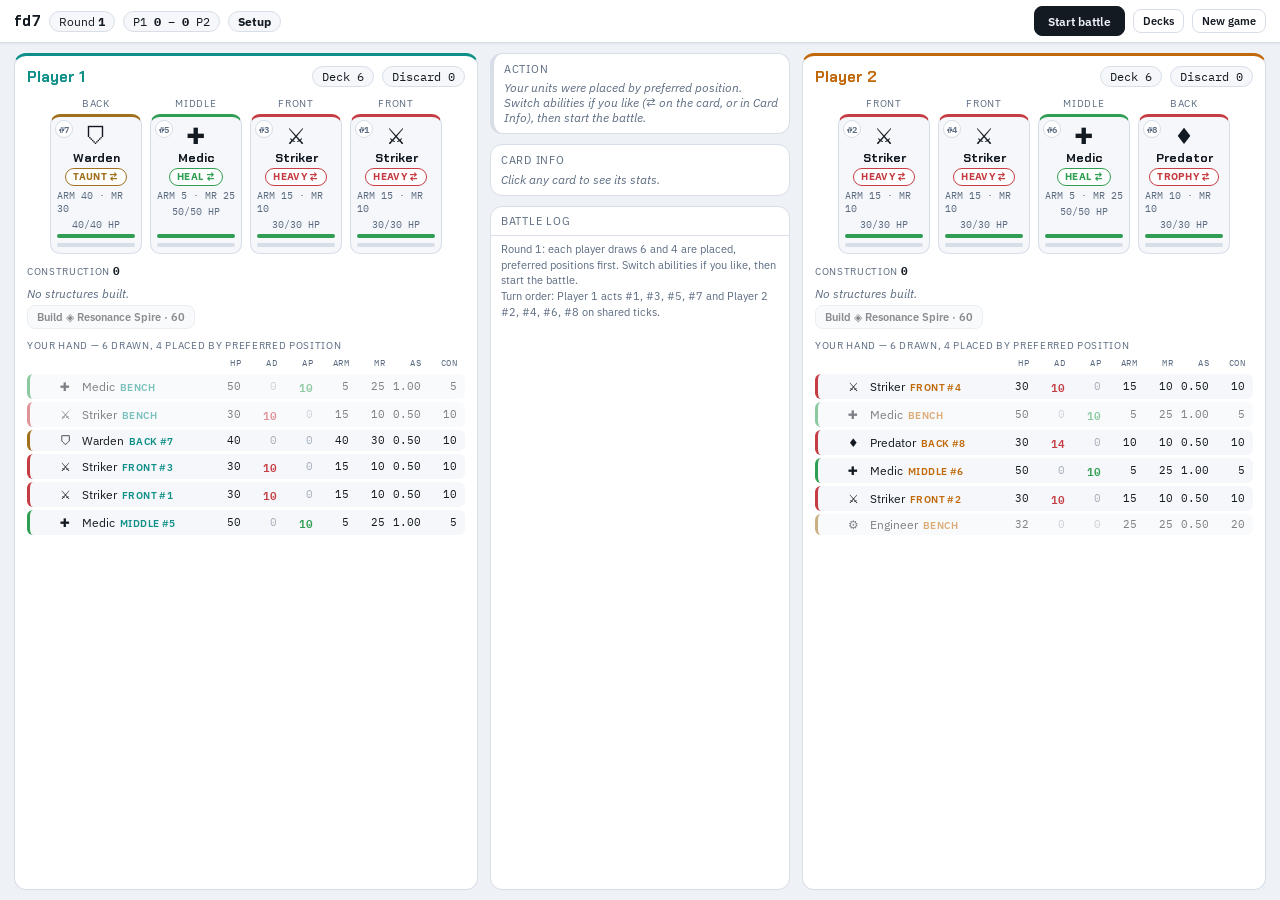
==== commit ac168060: "Replace all structures with the Resonance Spire Resonance Spire (build 60): after your allies restor" ====
--- a/index.html
+++ b/index.html
@@ -45,8 +45,7 @@
   .con-pending{ text-transform:none; letter-spacing:0; }
   .structure-row{ display:flex; flex-wrap:wrap; gap:5px; align-items:center; }
   .structure-pill{ font-size:.7rem; border-color:var(--support); color:var(--support); font-weight:600; }
-  .structure-btn{ border-color:var(--support); color:var(--support); }
-  .structure-btn.picking, .structure-btn.ready{ background:var(--support); color:var(--bg); }
+  .structure-pill.primed{ background:var(--support); color:var(--bg); }
   .deck-row .num.zero{ color:var(--text-dim); opacity:.5; }
   .deck-row .num.key{ color:var(--role); font-weight:600; }
   .deck-row.r-attacker{ --role:var(--danger); }
@@ -79,7 +78,6 @@
   .tile .line{ font-size:.64rem; color:var(--text-dim); }
   .tile .line.hot{ color:var(--role); font-weight:600; }
   .tile.next{ box-shadow:0 0 0 2px var(--side); }
-  .tile.targetable{ outline:2px dashed var(--support); outline-offset:3px; cursor:crosshair; }
   .next-tag{
     position:absolute; top:-8px; left:50%; transform:translateX(-50%); font-family:'Chakra Petch',sans-serif;
     font-weight:700; font-size:.55rem; letter-spacing:.08em; padding:0 6px; border-radius:999px; background:var(--side); color:var(--bg);
@@ -264,7 +262,6 @@
   function onSlotClick(side, slot){
     var u = state.players[side].units[slot];
     if (!u) return;
-    if (state.targeting && state.targeting.side === side) return activateStructure(side, state.targeting.index, slot);
     state.inspected = { card: u.card, side: side, slot: slot };
     render();
   }
@@ -328,7 +325,7 @@
     var nums = function(side){ return SLOT_NAMES.map(function(_, slot){ return '#' + priority(side, slot); }).join(', '); };
     addLog('Turn order: ' + state.players[oddSide()].name + ' acts ' + nums(oddSide()) + ' and ' + state.players[1 - oddSide()].name + ' ' + nums(1 - oddSide()) + ' on shared ticks.', 'meta');
   }
-  // A unit acts every `cd` ticks. Each Saboteur delay pushes that whole schedule back (u.delay ticks in total).
+  // A unit acts every `cd` ticks. Each Engineer delay (Sabotage) pushes that whole schedule back (u.delay ticks in total).
   function isDue(u, t, cd){ var e = t - (u.delay || 0); return e > 0 && e % cd === 0; }
   function chargeAt(u, t, cd){ var e = t - (u.delay || 0); return e <= 0 ? 0 : (e % cd) / cd; }
   // The charge to show for the unit in this slot: full while it is still waiting its turn on the current tick
@@ -548,13 +545,13 @@
 
   // Permanent bonuses earned in play live on the card itself, so they follow it through the deck.
   // permanent bonuses live on the card
-  // permanent bonuses live on the card; roundAd lasts only for this round (Blood Engine)
-  function adOf(u){ return u.card.ad + (u.card.bonusAd || 0) + (u.roundAd || 0); }
+  // permanent bonuses live on the card
+  function adOf(u){ return u.card.ad + (u.card.bonusAd || 0); }
   function apOf(u){ return u.card.ap + (u.card.bonusAp || 0); }
 
   function act(side, slot, u){
     u.delayed = 0;
-    // jammed by a Saboteur's Jam: this turn's ability does nothing, but the turn (and its charge) is spent
+    // jammed by an Engineer's Jam: this turn's ability does nothing, but the turn (and its charge) is spent
     if (u.jammed){
       u.jammed = false;
       fxFloat(side, slot, 'JAMMED', 'debuff');
@@ -621,7 +618,7 @@
         if (back === -1) return;
         strike(side, slot, u, 1 - side, chooseTarget(dp, back), Math.round(adOf(u) * FLANK_MULT), 'physical', { what: 'flank' });
       },
-    // Saboteur · Sabotage: push back the next enemy action
+    // Engineer · Sabotage: push back the next enemy action
     sabotage: function(side, slot, u){
         var dSide = 1 - side, dp = state.players[dSide], best = nextEnemyToAct(dSide);
         if (best === -1){ say(side, u, 'has no enemy action to delay.', 'idle'); return; }
@@ -634,7 +631,7 @@
         say(side, u, 'sabotages ' + dp.name + "'s " + target.card.name + ': its next action slips ' + SABOTAGE_DELAY +
           ' ticks, to t' + nextActionTick(dSide, best, target, cooldownOf(dSide, best)) + '.', 'attack');
       },
-    // Saboteur · Jam: the next enemy to act (that isn't already jammed) skips its ability effect that turn; its
+    // Engineer · Jam: the next enemy to act (that isn't already jammed) skips its ability effect that turn; its
     // charge still resets normally, so the turn is simply wasted
     jam: function(side, slot, u){
         var dSide = 1 - side, dp = state.players[dSide];
@@ -674,17 +671,25 @@
     if (target) strike(side, slot, u, 1 - side, target, amount, 'physical', { what: what, onKill: onKill });
   }
 
-  // One unit hitting one enemy: damage and kill bonuses.
+  // One unit hitting one enemy: damage and kill bonuses. If a Resonance Spire on the attacker's side is primed, the
+  // attack hits every enemy instead (consuming that Spire's charge).
   function strike(side, slot, u, dSide, target, amount, type, opts){
     opts = opts || {};
     var dp = state.players[dSide];
+    if (!opts.aoe && consumeSpire(side)){
+      addLog('t' + state.tick + ': ' + state.players[side].name + "'s Resonance Spire resonates — " + u.card.name + "'s attack hits every enemy!", 'attack');
+      var total = 0;
+      dp.units.slice().forEach(function(e, i){
+        if (e && dp.units[i] === e) total += strike(side, slot, u, dSide, { slot: i }, amount, type, { what: opts.what, onKill: opts.onKill, aoe: true });
+      });
+      return total;
+    }
     var label = state.players[side].name + "'s " + u.card.name + (opts.what ? ' (' + opts.what + ')' : '');
     var tSlot = target.slot, victim = dp.units[tSlot];
     if (target.taunted) addLog('t' + state.tick + ': ' + dp.name + "'s " + victim.card.name + ' taunts — the attack has to go to it.', 'meta');
     fxAttack(side, slot, dSide, tSlot);
     var dealt = dealDamage(dSide, tSlot, amount, type, label);
     if (dp.units[tSlot] !== victim && opts.onKill) opts.onKill(victim);
-    chargeStructures(side, 'attack');
     return dealt;
   }
 
@@ -700,7 +705,6 @@
     var p = state.players[side], u = p.units[slot];
     var dealt = mitigated(amount, type, side, slot);
     u.hp -= dealt;
-    if (dealt > 0) chargeStructures(side, 'damaged');
     fxFloat(side, slot, '−' + dealt, 'dmg');
     var note = dealt === amount ? '' : ' (' + amount + ' ' + type + ', ' + (type === 'physical' ? 'armor' : 'MR') + ' blocked ' + (amount - dealt) + ')';
     addLog('t' + state.tick + ': ' + label + ' hits ' + p.name + "'s " + u.card.name + ' for ' + dealt + note + '.', 'attack');
@@ -716,84 +720,51 @@
     addLog('t' + state.tick + ': ' + p.name + "'s " + u.card.name + ' is destroyed.', 'destroy');
   }
 
-  // Heals the weakest ally (lowest HP %). With an Overflow Clinic, healing past max HP raises max HP by the excess
-  // (once per Clinic) for the round, so full-HP units are worth healing too.
+  // Heals the weakest wounded ally (lowest HP %). The HP actually restored feeds Resonance Spires.
   function healWeakest(side, u, amount, what){
-    var p = state.players[side], clinics = structureCount(p, 'clinic'), best = -1, bestPct = Infinity;
+    var p = state.players[side], best = -1, bestPct = 1;
     p.units.forEach(function(o, i){
-      if (o && (clinics || o.hp < o.maxHp) && o.hp / o.maxHp < bestPct){ bestPct = o.hp / o.maxHp; best = i; }
+      if (o && o.hp < o.maxHp && o.hp / o.maxHp < bestPct){ bestPct = o.hp / o.maxHp; best = i; }
     });
     if (best === -1){ say(side, u, 'has nothing to heal.', 'idle'); return; }
-    var o = p.units[best], before = o.hp, over = Math.max(0, o.hp + amount - o.maxHp);
+    var o = p.units[best], before = o.hp;
     o.hp = Math.min(o.maxHp, o.hp + amount);
     var healed = o.hp - before;
-    if (healed) fxFloat(side, best, '+' + healed, 'heal');
-    chargeStructures(side, 'heal');
-    if (clinics && over){
-      o.maxHp += over * clinics;
-      o.hp += over;
-      fxFloat(side, best, '+' + over * clinics + ' max HP', 'buff');
-    }
-    say(side, u, (what ? '(' + what + ') ' : '') + 'heals ' + o.card.name +
-      (healed ? ' for ' + healed : '') +
-      (clinics && over ? (healed ? ', and the' : ': the') + ' Overflow Clinic turns ' + over + ' overheal into +' + over * clinics + ' max HP (' + o.hp + '/' + o.maxHp + ')' : '') +
-      '.', 'heal');
+    fxFloat(side, best, '+' + healed, 'heal');
+    say(side, u, (what ? '(' + what + ') ' : '') + 'heals ' + o.card.name + ' for ' + healed + '.', 'heal');
+    feedSpires(side, healed);
   }
 
   // ---------- Construction & structures ----------
-  // p.structures holds one { key, charges } per built copy.
+  // p.structures holds one { key, progress, primed } per built copy.
   function structureCount(p, key){ return p.structures.filter(function(s){ return s.key === key; }).length; }
-  // Every copy whose gain event matches gets a charge.
-  function chargeStructures(side, event){
-    state.players[side].structures.forEach(function(s){ if (STRUCTURE_DEFS[s.key].gain === event) s.charges++; });
-  }
-  // Effects when a charged structure is activated; each returns a description for the log.
-  var STRUCTURE_EFFECTS = {
-    wardrum: function(p, side){
-      p.units.forEach(function(a, i){ if (a){ a.roundAd = (a.roundAd || 0) + 2; fxFloat(side, i, '+2 AD', 'buff'); } });
-      return 'all allies +2 AD';
-    },
-    shrine: function(p, side){
-      p.units.forEach(function(a, i){ if (a){ a.maxHp += 5; a.hp += 5; fxFloat(side, i, '+5 max HP', 'buff'); } });
-      return 'all allies +5 max HP';
-    },
-    bloodengine: function(p, side, slot){
-      var a = p.units[slot];
-      a.roundAd = (a.roundAd || 0) + 3;
-      fxFloat(side, slot, '+3 AD', 'buff');
-      return a.card.name + ' +3 AD (now ' + adOf(a) + ')';
-    }
-  };
-  function canActivate(p, i){
-    var s = p.structures[i], def = s && STRUCTURE_DEFS[s.key];
-    return !!(def && def.spend) && (state.phase === 'setup' || state.phase === 'battle') && s.charges >= def.spend && p.units.some(Boolean);
-  }
-  // Clicking a built structure: activate it, or for a targeted one (Blood Engine) start picking an ally — clicking
-  // it again cancels.
-  function onStructureClick(side, i){
-    var p = state.players[side], def = STRUCTURE_DEFS[p.structures[i].key];
-    if (state.targeting && state.targeting.side === side && state.targeting.index === i){ state.targeting = null; render(); return; }
-    if (!canActivate(p, i)) return;
-    if (def.target === 'ally'){ state.targeting = { side: side, index: i }; render(); return; }
-    activateStructure(side, i);
-  }
-  function activateStructure(side, i, slot){
-    var p = state.players[side], s = p.structures[i], def = STRUCTURE_DEFS[s.key];
-    state.targeting = null;
-    if (!canActivate(p, i) || (def.target === 'ally' && !p.units[slot])){ render(); return; }
-    s.charges -= def.spend;
-    clearFx();
-    var what = STRUCTURE_EFFECTS[s.key](p, side, slot);
-    addLog((state.phase === 'battle' ? 't' + state.tick + ': ' : '') + p.name + ' activates ' + def.name + ' (−' + def.spend + ' charges, ' + s.charges + ' left): ' + what + '.', 'heal');
-    state.inspected = { structure: s.key, side: side, index: i };
-    render();
-    playEvents();
+  // Each Spire counts HP restored by your heals; reaching its target primes it (extra healing carries over).
+  function feedSpires(side, healed){
+    var p = state.players[side];
+    p.structures.forEach(function(s){
+      var def = STRUCTURE_DEFS[s.key];
+      if (!def.heal || !healed) return;
+      s.progress += healed;
+      if (!s.primed && s.progress >= def.heal){
+        s.primed = true;
+        s.progress -= def.heal;
+        addLog(p.name + "'s " + def.name + ' is primed: the next attack hits every enemy.', 'heal');
+      }
+    });
+  }
+  // Uses up one primed Spire on this side, if any. A Spire with enough stored healing primes again straight away.
+  function consumeSpire(side){
+    var s = state.players[side].structures.filter(function(x){ return x.primed; })[0];
+    if (!s) return false;
+    s.primed = false;
+    if (s.progress >= STRUCTURE_DEFS[s.key].heal){ s.primed = true; s.progress -= STRUCTURE_DEFS[s.key].heal; }
+    return true;
   }
   function build(side, key){
     var p = state.players[side], def = STRUCTURE_DEFS[key];
     if (state.phase !== 'setup' || p.con < def.cost) return;
     p.con -= def.cost;
-    p.structures.push({ key: key, charges: 0 });
+    p.structures.push({ key: key, progress: 0, primed: false });
     addLog(p.name + ' builds ' + def.name + ' (' + p.con + ' construction left).', 'heal');
     render();
   }
@@ -833,7 +804,6 @@
       p.hand = [];
       p.units = new Array(UNIT_SLOTS).fill(null);
     });
-    state.targeting = null;
     state.round++;
     state.tick = 0;
     state.spotlight = null;
@@ -882,7 +852,6 @@
     var tags = [];
     if (u.delayed) tags.push('DELAYED +' + u.delayed);
     if (u.jammed) tags.push('JAMMED');
-    if (u.roundAd) tags.push('+' + u.roundAd + ' AD this round');
     permanentBonuses(u.card).forEach(function(b){ tags.push(signed(b.amount) + ' ' + b.short); });
     return tags.length ? '<div class="line status">' + tags.join(' · ') + '</div>' : '';
   }
@@ -901,8 +870,7 @@
     var cdPct = state.phase === 'battle' ? chargeShown(side, slot, state.tick) : 0;
     var arm = armorOf(side, slot), mr = mrOf(side, slot);
     var buffed = arm !== card.armor || cd !== card.cooldown;
-    var targetable = !!(state.targeting && state.targeting.side === side);
-    var tile = el('div', 'tile r-' + card.role + (isNext && !clock ? ' next' : '') + (targetable ? ' targetable' : ''), {
+    var tile = el('div', 'tile r-' + card.role + (isNext && !clock ? ' next' : ''), {
       'data-unit': side + '-' + slot, tabindex: '0', role: 'button', title: card.name
     });
     tile.innerHTML = prioBadge(side, slot) + (isNext ? '<div class="next-tag">NEXT</div>' : '') +
@@ -948,8 +916,8 @@
     return row;
   }
 
-  // Construction pool, built structures (each a button showing its charges), and in setup a Build button per
-  // structure. Hovering any of them shows the structure in Card Info.
+  // Construction pool, built structures (with their progress), and in setup a Build button per structure.
+  // Hovering any of them shows the structure in Card Info.
   function renderStructures(side, panel){
     var p = state.players[side];
     var sec = panel.appendChild(el('div', 'structures', {}));
@@ -958,25 +926,15 @@
     if (!p.structures.length) builtRow.appendChild(el('span', 'empty-note', {})).textContent = 'No structures built.';
     p.structures.forEach(function(s, i){
       var def = STRUCTURE_DEFS[s.key];
-      // wrapped, because disabled buttons don't get hover events in every browser
-      var wrap = builtRow.appendChild(el('span', '', {}));
-      hoverInspect(wrap, function(){ return { structure: s.key, side: side, index: i }; });
-      if (!def.spend){
-        wrap.appendChild(el('span', 'pill structure-pill', {})).textContent = def.icon + ' ' + def.name + ' · always on';
-        return;
-      }
-      var picking = state.targeting && state.targeting.side === side && state.targeting.index === i;
-      var ready = canActivate(p, i);
-      var b = wrap.appendChild(el('button', 'btn small structure-btn' + (picking ? ' picking' : ready ? ' ready' : ''), { type: 'button' }));
-      b.textContent = picking ? def.icon + ' ' + def.name + ' — pick an ally (click to cancel)'
-        : def.icon + ' ' + def.name + ' · ' + Math.min(s.charges, 99) + '/' + def.spend;
-      b.disabled = !picking && !ready;
-      b.addEventListener('click', function(){ onStructureClick(side, i); });
+      var pill = builtRow.appendChild(el('span', 'pill mono structure-pill' + (s.primed ? ' primed' : ''), { tabindex: '0' }));
+      pill.textContent = def.icon + ' ' + def.name + ' · ' + (s.primed ? 'PRIMED' : Math.min(s.progress, def.heal) + '/' + def.heal + ' HP');
+      hoverInspect(pill, function(){ return { structure: s.key, side: side, index: i }; });
     });
     if (state.phase !== 'setup') return;
     var row = sec.appendChild(el('div', 'structure-row', {}));
     Object.keys(STRUCTURE_DEFS).forEach(function(k){
       var def = STRUCTURE_DEFS[k];
+      // wrapped, because disabled buttons don't get hover events in every browser
       var wrap = row.appendChild(el('span', '', {}));
       var b = wrap.appendChild(el('button', 'btn small', { type: 'button' }));
       b.textContent = 'Build ' + def.icon + ' ' + def.name + ' · ' + def.cost;
@@ -986,17 +944,13 @@
     });
   }
 
-  // Card Info for a structure: its description, build cost, and — for a built copy — its charges.
+  // Card Info for a structure: its description, build cost, and — for a built copy — its progress.
   function structureInfoHtml(key, p, index){
     var def = STRUCTURE_DEFS[key], n = structureCount(p, key), s = index != null ? p.structures[index] : null;
-    var pills = ['Build ' + def.cost];
-    if (def.spend) pills.push(s ? 'Charges ' + s.charges + '/' + def.spend : 'Needs ' + def.spend + ' charges');
-    else pills.push('Always on');
-    pills.push(n ? 'Owned ×' + n : 'Not built');
-    var footer = s && def.spend
-      ? (s.charges >= def.spend ? 'Ready: click it to spend ' + def.spend + ' charges' + (def.target === 'ally' ? ', then click the ally to boost' : '') + '.'
-                                : (def.spend - s.charges) + ' more charge' + (def.spend - s.charges === 1 ? '' : 's') + ' until it can be activated.')
-      : 'Construction pool ' + p.con + (n > 1 ? ' · each copy charges and activates on its own' : '');
+    var pills = ['Build ' + def.cost, s ? (s.primed ? 'PRIMED' : 'Healed ' + s.progress + '/' + def.heal) : 'Needs ' + def.heal + ' HP healed', n ? 'Owned ×' + n : 'Not built'];
+    var footer = s
+      ? (s.primed ? 'Primed: your next attack hits every enemy.' : (def.heal - s.progress) + ' more HP of healing until it is primed.')
+      : 'Construction pool ' + p.con + (n > 1 ? ' · each copy counts and primes on its own' : '');
     return '<div class="inspector-title"><div class="inspector-icon">' + def.icon + '</div>' +
       '<div><div class="inspector-name">' + def.name + '</div><div class="inspector-role">Structure</div></div></div>' +
       '<div class="inspector-stats">' + pills.map(function(t){ return '<span class="stat-pill mono">' + t + '</span>'; }).join('') + '</div>' +
@@ -1067,7 +1021,7 @@
     if (u && u.card === ins.card){
       var live = ['On ' + state.players[ins.side].name + "'s board", SLOT_NAMES[ins.slot] + ' slot', 'Turn order #' + priority(ins.side, ins.slot), 'HP ' + u.hp + '/' + u.maxHp,
                   'ARM ' + armorOf(ins.side, ins.slot) + ' · MR ' + mrOf(ins.side, ins.slot)];
-      if (u.delayed) live.push('Delayed ' + u.delayed + ' ticks by a Saboteur');
+      if (u.delayed) live.push('Delayed ' + u.delayed + ' ticks by an Engineer');
       if (u.jammed) live.push('Jammed: its next ability does nothing');
       permanentBonuses(ins.card).forEach(function(b){ live.push('Permanent: ' + signed(b.amount) + ' ' + b.long + ' for the game'); });
       var icd = cooldownOf(ins.side, ins.slot);
@@ -1134,10 +1088,8 @@
     else nextRound();
   });
   document.getElementById('resetBtn').addEventListener('click', newGame);
-  // Space works the main button (start / pause / resume / next round), unless a control has focus. Esc cancels
-  // picking a target for a structure.
+  // Space works the main button (start / pause / resume / next round), unless a control has focus.
   document.addEventListener('keydown', function(e){
-    if (e.key === 'Escape' && state.targeting){ state.targeting = null; render(); return; }
     if (e.key !== ' ' || e.target.closest('button, a, [role="button"], input, select, textarea')) return;
     e.preventDefault();
     document.getElementById('mainBtn').click();
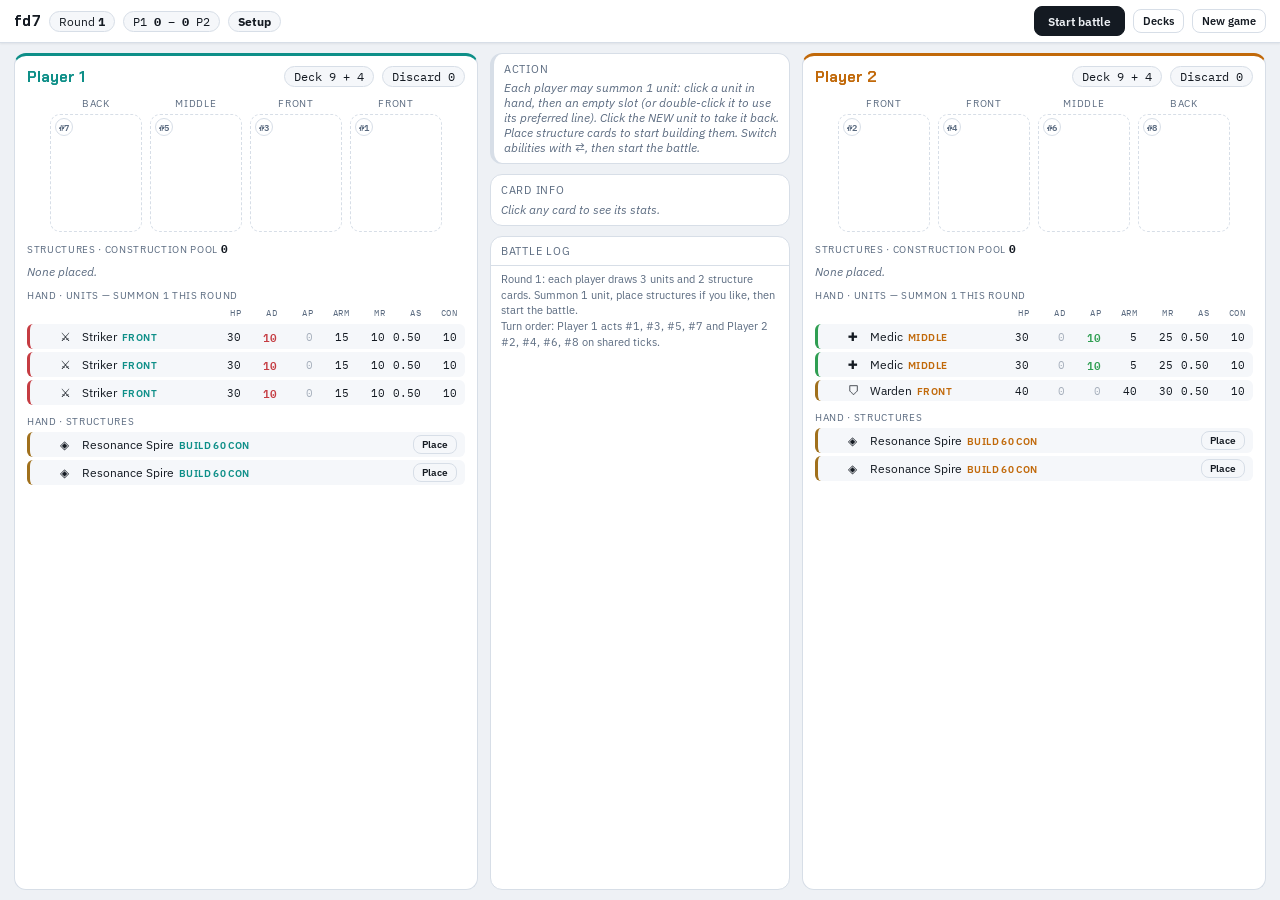
==== commit 559d697d: "Draw from a deck: hand of 3 units + 2 structure cards, summon 1 unit per round, placed structures bu" ====
--- a/index.html
+++ b/index.html
@@ -39,7 +39,15 @@
   .deck-row .nm{ white-space:nowrap; overflow:hidden; text-overflow:ellipsis; }
   .deck-row .nm small{ color:var(--side); font-size:.6rem; font-weight:600; margin-left:5px; letter-spacing:.04em; }
   .deck-row .num{ font-size:.68rem; }
-  .deck-row.benched{ opacity:.55; }
+  .deck-row{ cursor:pointer; }
+  .deck-row.picked{ outline:2px solid var(--side); }
+  .deck-row.locked{ opacity:.55; cursor:default; }
+  .deck-row.struct-card{ --role:var(--support); grid-template-columns:18px 18px minmax(0,1fr) auto; }
+  .deck-row .place{ padding:2px 8px; font-size:.64rem; }
+  .structure-pill.building{ border-style:dashed; font-weight:500; }
+  .slot-empty.target{ outline:2px dashed var(--side); outline-offset:-2px; cursor:pointer; }
+  .tile .new-tag{ position:absolute; bottom:-8px; left:50%; transform:translateX(-50%); font-size:.55rem; font-weight:700; letter-spacing:.06em;
+    background:var(--side); color:var(--bg); border-radius:999px; padding:0 6px; }
   .structures{ display:flex; flex-direction:column; gap:4px; }
   .structures .row-label b{ color:var(--text); font-size:.7rem; }
   .con-pending{ text-transform:none; letter-spacing:0; }
@@ -188,10 +196,12 @@
   var cardUid = 0;
 
   // ---------- Setup of a game ----------
+  // A card in a deck: a unit (CARD_DEFS) or a structure card (STRUCTURE_DEFS, type 'structure').
   function makeCard(key){
     var c = { uid: 'c' + (cardUid++) };
-    var def = CARD_DEFS[key];
+    var def = CARD_DEFS[key] || STRUCTURE_DEFS[key];
     for (var k in def) c[k] = def[k];
+    if (STRUCTURE_DEFS[key]) c.type = 'structure';
     return c;
   }
   function shuffle(arr){
@@ -201,14 +211,19 @@
     }
     return arr;
   }
-  function buildDeck(recipe){
-    var deck = [];
-    Object.keys(recipe).forEach(function(k){ for (var i = 0; i < recipe[k]; i++) deck.push(makeCard(k)); });
-    return shuffle(deck);
-  }
-  // Each player has a shuffled 12-card deck.
+  function buildPile(recipe, keys){
+    var pile = [];
+    keys.forEach(function(k){ for (var i = 0; i < (recipe[k] || 0); i++) pile.push(makeCard(k)); });
+    return shuffle(pile);
+  }
+  // Each player's deck is split into a unit pile and a structure pile, so the hand can always be topped up to
+  // HAND_UNITS units + HAND_STRUCTURES structure cards. The board persists between rounds.
   function newPlayer(name, recipe){
-    return { name: name, deck: buildDeck(recipe), hand: [], discard: [], con: 0, structures: [], units: new Array(UNIT_SLOTS).fill(null) };
+    return {
+      name: name, deck: buildPile(recipe, Object.keys(CARD_DEFS)), structureDeck: buildPile(recipe, Object.keys(STRUCTURE_DEFS)),
+      hand: [], structureHand: [], discard: [], con: 0, structures: [], summoned: false,
+      units: new Array(UNIT_SLOTS).fill(null)
+    };
   }
   function newGame(){
     stopClock();
@@ -218,10 +233,11 @@
       fx: newFx(),      // animations recorded this tick, played after the board redraws
       spotlight: null,  // { title, side, fromSeq } — the action panel shows log lines from fromSeq on
       inspected: null,  // { card, side, slot } — slot set when it is a unit on the board
+      selected: null,   // { side, pos } of the hand unit being summoned
       players: [newPlayer('Player 1', recipes[0]), newPlayer('Player 2', recipes[1])]
     };
-    addLog('Round 1: each player draws ' + HAND_SIZE + ' and ' + UNIT_SLOTS + ' are placed, preferred positions first. Switch abilities if you like, then start the battle.', 'meta');
-    dealUnits();
+    state.players.forEach(topUpHand);
+    addLog('Round 1: each player draws ' + HAND_UNITS + ' units and ' + HAND_STRUCTURES + ' structure cards. Summon 1 unit, place structures if you like, then start the battle.', 'meta');
     logTurnOrder();
     render();
   }
@@ -231,38 +247,75 @@
     if (state.log.length > 300) state.log.shift();
   }
 
-  // ---------- Setup phase: draw, then place by preference ----------
-  // Each round a player draws HAND_SIZE cards (the discard pile is shuffled back in first if the deck is too thin).
-  // Then the board fills in two passes: first, each slot (front to back) takes a drawn card that prefers its line;
-  // then any slot still empty takes whatever is left. Ties between cards are broken at random. The rest sit on
-  // the bench this round.
-  function drawHand(p){
-    if (p.deck.length < HAND_SIZE && p.discard.length){
-      p.deck = shuffle(p.deck.concat(p.discard));
-      p.discard = [];
-      addLog(p.name + ' is running low — the discard pile is shuffled back into the deck.', 'meta');
-    }
-    p.hand = p.deck.splice(0, HAND_SIZE);
-  }
-  function autoPlace(p){
-    var left = shuffle(p.hand.slice());
-    p.units = new Array(UNIT_SLOTS).fill(null);
-    SLOT_LINES.forEach(function(line, slot){
-      var at = left.findIndex(function(c){ return c.prefers === line; });
-      if (at !== -1) p.units[slot] = newUnit(left.splice(at, 1)[0], slot);
-    });
-    SLOT_LINES.forEach(function(line, slot){
-      if (!p.units[slot] && left.length) p.units[slot] = newUnit(left.shift(), slot);
-    });
-  }
-  function onBoard(p, card){ return p.units.some(function(u){ return u && u.card === card; }); }
-  function dealUnits(){
-    state.players.forEach(function(p){ drawHand(p); autoPlace(p); });
+  // ---------- Setup: draw, summon one unit, place structures ----------
+  // The hand keeps whatever wasn't played and is topped up each round. Dead units go to the discard pile, which is
+  // shuffled back into the unit pile when it runs out. Placed structure cards are used up.
+  function topUpHand(p){
+    while (p.hand.length < HAND_UNITS){
+      if (!p.deck.length && p.discard.length){
+        p.deck = shuffle(p.discard); p.discard = [];
+        addLog(p.name + ' shuffles their discard pile back into the deck.', 'meta');
+      }
+      if (!p.deck.length) break;
+      p.hand.push(p.deck.pop());
+    }
+    while (p.structureHand.length < HAND_STRUCTURES && p.structureDeck.length) p.structureHand.push(p.structureDeck.pop());
+  }
+  function canSummon(p){ return state.phase === 'setup' && !p.summoned && p.units.some(function(u){ return !u; }); }
+  function onHandClick(side, pos){
+    var p = state.players[side], card = p.hand[pos];
+    if (!card) return;
+    state.inspected = { card: card, side: side };
+    if (canSummon(p)){
+      var sel = state.selected;
+      state.selected = (sel && sel.side === side && sel.pos === pos) ? null : { side: side, pos: pos };
+    }
+    render();
+  }
+  // Double-click: summon into an empty slot on the unit's preferred line, or the first empty slot.
+  function onHandDoubleClick(side, pos){
+    var p = state.players[side];
+    if (!p.hand[pos] || !canSummon(p)) return;
+    var slot = SLOT_LINES.findIndex(function(line, i){ return line === p.hand[pos].prefers && !p.units[i]; });
+    if (slot === -1) slot = p.units.indexOf(null);
+    summon(side, pos, slot);
+  }
+  function summon(side, pos, slot){
+    var p = state.players[side];
+    if (!canSummon(p) || p.units[slot] || !p.hand[pos]) return;
+    var card = p.hand.splice(pos, 1)[0];
+    p.units[slot] = newUnit(card, slot);
+    p.units[slot].summonedNow = true;
+    p.summoned = true;
+    state.selected = null;
+    state.inspected = { card: card, side: side, slot: slot };
+    render();
   }
   function onSlotClick(side, slot){
-    var u = state.players[side].units[slot];
-    if (!u) return;
+    var p = state.players[side], u = p.units[slot];
+    if (!u){
+      if (state.selected && state.selected.side === side) summon(side, state.selected.pos, slot);
+      return;
+    }
+    // the unit summoned this round can be taken back before the battle starts
+    if (state.phase === 'setup' && u.summonedNow){
+      p.units[slot] = null; p.hand.push(u.card); p.summoned = false;
+      state.inspected = { card: u.card, side: side };
+      render();
+      return;
+    }
     state.inspected = { card: u.card, side: side, slot: slot };
+    render();
+  }
+  // Playing a structure card puts the structure down unfinished; construction finishes it.
+  function placeStructure(side, pos){
+    var p = state.players[side], card = p.structureHand[pos];
+    if (state.phase !== 'setup' || !card) return;
+    p.structureHand.splice(pos, 1);
+    p.structures.push({ key: card.key, built: 0, done: false, progress: 0, primed: false });
+    addLog(p.name + ' starts building ' + card.name + ' (needs ' + card.cost + ' construction).', 'meta');
+    applyConstruction(side);
+    state.inspected = { structure: card.key, side: side, index: p.structures.length - 1 };
     render();
   }
   // A placed unit starts with the ability its card used last time if it is usable from this slot, otherwise
@@ -311,7 +364,8 @@
     state.phase = 'battle';
     state.tick = 0;
     state.queue = [];
-    state.fielded = [].concat.apply([], state.players.map(function(p){ return p.units.filter(Boolean).map(function(u){ return u.card; }); }));
+    state.selected = null;
+    state.players.forEach(function(p){ p.units.forEach(function(u){ if (u) u.summonedNow = false; }); });
     state.spotlight = { title: 'Battle begins', fromSeq: state.logSeq };
     addLog('Round ' + state.round + ': battle begins.', 'meta');
     if (!checkForWipe()) startClock();   // a side that fielded no units loses on the spot
@@ -651,7 +705,8 @@
       var p = state.players[side];
       p.con += u.card.con || 0;
       fxFloat(side, slot, '+' + (u.card.con || 0) + ' CON', 'buff');
-      say(side, u, 'constructs: +' + (u.card.con || 0) + ' construction (' + p.name + ' now has ' + p.con + ').', 'heal');
+      say(side, u, 'constructs: +' + (u.card.con || 0) + ' construction.', 'heal');
+      applyConstruction(side);
     }
   };
 
@@ -716,6 +771,7 @@
     var p = state.players[side], u = p.units[slot];
     if (!u) return;
     p.units[slot] = null;
+    p.discard.push(u.card);
     fxFloat(side, slot, 'DEFEATED', 'dmg');
     addLog('t' + state.tick + ': ' + p.name + "'s " + u.card.name + ' is destroyed.', 'destroy');
   }
@@ -736,14 +792,27 @@
   }
 
   // ---------- Construction & structures ----------
-  // p.structures holds one { key, progress, primed } per built copy.
-  function structureCount(p, key){ return p.structures.filter(function(s){ return s.key === key; }).length; }
-  // Each Spire counts HP restored by your heals; reaching its target primes it (extra healing carries over).
+  // p.structures holds one { key, built, done, progress, primed } per placed copy: `built` is construction put in so
+  // far (done at the structure's cost); `progress`/`primed` are a finished Spire's healing count.
+  // Construction from the pool goes into unfinished structures, oldest first; what's left stays in the pool.
+  function applyConstruction(side){
+    var p = state.players[side];
+    p.structures.forEach(function(s){
+      if (s.done || !p.con) return;
+      var def = STRUCTURE_DEFS[s.key], put = Math.min(p.con, def.cost - s.built);
+      s.built += put; p.con -= put;
+      if (s.built >= def.cost){
+        s.done = true;
+        addLog(p.name + "'s " + def.name + ' is finished!', 'heal');
+      }
+    });
+  }
+  // Each finished Spire counts HP restored by your heals; reaching its target primes it (extra healing carries over).
   function feedSpires(side, healed){
     var p = state.players[side];
     p.structures.forEach(function(s){
       var def = STRUCTURE_DEFS[s.key];
-      if (!def.heal || !healed) return;
+      if (!s.done || !def.heal || !healed) return;
       s.progress += healed;
       if (!s.primed && s.progress >= def.heal){
         s.primed = true;
@@ -754,19 +823,11 @@
   }
   // Uses up one primed Spire on this side, if any. A Spire with enough stored healing primes again straight away.
   function consumeSpire(side){
-    var s = state.players[side].structures.filter(function(x){ return x.primed; })[0];
+    var s = state.players[side].structures.filter(function(x){ return x.done && x.primed; })[0];
     if (!s) return false;
     s.primed = false;
     if (s.progress >= STRUCTURE_DEFS[s.key].heal){ s.primed = true; s.progress -= STRUCTURE_DEFS[s.key].heal; }
     return true;
-  }
-  function build(side, key){
-    var p = state.players[side], def = STRUCTURE_DEFS[key];
-    if (state.phase !== 'setup' || p.con < def.cost) return;
-    p.con -= def.cost;
-    p.structures.push({ key: key, progress: 0, primed: false });
-    addLog(p.name + ' builds ' + def.name + ' (' + p.con + ' construction left).', 'heal');
-    render();
   }
 
   // ---------- Rounds ----------
@@ -793,16 +854,19 @@
     state.phase = 'roundEnd';
     render();
   }
-  // Every round is a fresh fight: the cards that were fielded (alive or dead) go to the discard pile, the bench is
-  // shuffled back into the deck, and a new hand is drawn and placed.
+  // Between rounds the board stays: survivors are healed to full and lose this round's delays and jams. Each
+  // player tops up their hand and may summon one more unit.
   function nextRound(){
     if (state.phase !== 'roundEnd') return;
     state.players.forEach(function(p){
-      var fielded = p.hand.filter(function(c){ return onBoard(p, c) || state.fielded.indexOf(c) !== -1; });
-      p.discard = p.discard.concat(fielded);
-      p.deck = shuffle(p.deck.concat(p.hand.filter(function(c){ return fielded.indexOf(c) === -1; })));
-      p.hand = [];
-      p.units = new Array(UNIT_SLOTS).fill(null);
+      p.units.forEach(function(u){
+        if (!u) return;
+        u.maxHp = u.card.hp + (u.card.bonusHp || 0);
+        u.hp = u.maxHp;
+        u.delay = 0; u.delayed = 0; u.jammed = false;
+      });
+      p.summoned = false;
+      topUpHand(p);
     });
     state.round++;
     state.tick = 0;
@@ -810,8 +874,8 @@
     clearFx();
     state.phase = 'setup';
     state.inspected = null;
-    addLog('Round ' + state.round + ': fielded units go to the discard pile, the bench is shuffled back, and each player draws ' + HAND_SIZE + '.', 'meta');
-    dealUnits();
+    state.selected = null;
+    addLog('Round ' + state.round + ': survivors are healed to full. Each player tops up their hand and may summon 1 unit.', 'meta');
     logTurnOrder();
     render();
   }
@@ -859,8 +923,10 @@
   function renderUnit(side, slot, next){
     var p = state.players[side], u = p.units[slot];
     if (!u){
-      var empty = el('div', 'slot-empty', { 'data-unit': side + '-' + slot });
+      var target = !!(state.selected && state.selected.side === side);
+      var empty = el('div', 'slot-empty' + (target ? ' target' : ''), { 'data-unit': side + '-' + slot });
       empty.innerHTML = prioBadge(side, slot);
+      if (target){ empty.title = 'Summon here'; empty.addEventListener('click', function(){ onSlotClick(side, slot); }); }
       return empty;
     }
     var card = u.card;
@@ -874,6 +940,7 @@
       'data-unit': side + '-' + slot, tabindex: '0', role: 'button', title: card.name
     });
     tile.innerHTML = prioBadge(side, slot) + (isNext ? '<div class="next-tag">NEXT</div>' : '') +
+      (u.summonedNow ? '<div class="new-tag" title="Summoned this round — click to take it back">NEW</div>' : '') +
       '<div class="icon">' + card.icon + '</div><div class="name">' + card.name + '</div>' + roleLine(card, u, slot) + statusLine(u) +
       '<div class="line mono' + (buffed ? ' buff' : '') + '" title="Armor and magic resist, including buffs this round">ARM ' + arm + ' · MR ' + mr + '</div>' +
       '<div class="line mono">' + u.hp + '/' + u.maxHp + ' HP</div>' +
@@ -904,53 +971,55 @@
     return head;
   }
 
-  // The drawn hand: each card shows where it was placed, or that it is on the bench this round.
-  function renderHandRow(side, card){
-    var p = state.players[side];
-    var slot = p.units.findIndex(function(u){ return u && u.card === card; });
-    var row = el('div', 'deck-row r-' + card.role + (slot === -1 ? ' benched' : ''), { tabindex: '0', title: card.name });
-    var where = slot !== -1 ? SLOT_NAMES[slot].toUpperCase() + ' #' + priority(side, slot) : 'BENCH';
+  // A unit card in hand. Click to pick it, then click an empty slot; double-click summons it to its preferred line.
+  function renderHandRow(side, card, pos){
+    var p = state.players[side], can = canSummon(p);
+    var sel = state.selected, picked = !!(sel && sel.side === side && sel.pos === pos);
+    var row = el('div', 'deck-row r-' + card.role + (picked ? ' picked' : '') + (can ? '' : ' locked'), { tabindex: '0', title: card.name });
     row.innerHTML = '<span class="pos mono"></span><span>' + card.icon + '</span>' +
-      '<span class="nm">' + card.name + '<small>' + where + '</small></span>' + statCells(card);
-    hoverInspect(row, function(){ return slot !== -1 ? { card: card, side: side, slot: slot } : { card: card, side: side }; });
+      '<span class="nm">' + card.name + '<small>' + card.prefers.toUpperCase() + '</small></span>' + statCells(card);
+    row.addEventListener('click', function(){ onHandClick(side, pos); });
+    row.addEventListener('dblclick', function(){ onHandDoubleClick(side, pos); });
+    hoverInspect(row, function(){ return { card: card, side: side }; });
     return row;
   }
-
-  // Construction pool, built structures (with their progress), and in setup a Build button per structure.
+  // A structure card in hand, with a Place button during setup.
+  function renderStructureCardRow(side, card, pos){
+    var row = el('div', 'deck-row struct-card', { tabindex: '0', title: card.name });
+    row.innerHTML = '<span class="pos mono"></span><span>' + card.icon + '</span>' +
+      '<span class="nm">' + card.name + '<small>BUILD ' + card.cost + ' CON</small></span>';
+    var b = row.appendChild(el('button', 'btn small place', { type: 'button' }));
+    b.textContent = 'Place';
+    b.disabled = state.phase !== 'setup';
+    b.addEventListener('click', function(e){ e.stopPropagation(); placeStructure(side, pos); });
+    hoverInspect(row, function(){ return { structureCard: card, side: side }; });
+    return row;
+  }
+
+  // Construction pool and placed structures (unfinished ones show build progress, finished Spires their healing).
   // Hovering any of them shows the structure in Card Info.
   function renderStructures(side, panel){
     var p = state.players[side];
     var sec = panel.appendChild(el('div', 'structures', {}));
-    sec.innerHTML = '<div class="row-label">Construction <b class="mono">' + p.con + '</b></div>';
+    sec.innerHTML = '<div class="row-label">Structures · construction pool <b class="mono">' + p.con + '</b></div>';
     var builtRow = sec.appendChild(el('div', 'structure-row', {}));
-    if (!p.structures.length) builtRow.appendChild(el('span', 'empty-note', {})).textContent = 'No structures built.';
+    if (!p.structures.length) builtRow.appendChild(el('span', 'empty-note', {})).textContent = 'None placed.';
     p.structures.forEach(function(s, i){
       var def = STRUCTURE_DEFS[s.key];
-      var pill = builtRow.appendChild(el('span', 'pill mono structure-pill' + (s.primed ? ' primed' : ''), { tabindex: '0' }));
-      pill.textContent = def.icon + ' ' + def.name + ' · ' + (s.primed ? 'PRIMED' : Math.min(s.progress, def.heal) + '/' + def.heal + ' HP');
+      var pill = builtRow.appendChild(el('span', 'pill mono structure-pill' + (!s.done ? ' building' : s.primed ? ' primed' : ''), { tabindex: '0' }));
+      pill.textContent = def.icon + ' ' + def.name + ' · ' +
+        (!s.done ? 'building ' + s.built + '/' + def.cost : s.primed ? 'PRIMED' : Math.min(s.progress, def.heal) + '/' + def.heal + ' HP');
       hoverInspect(pill, function(){ return { structure: s.key, side: side, index: i }; });
     });
-    if (state.phase !== 'setup') return;
-    var row = sec.appendChild(el('div', 'structure-row', {}));
-    Object.keys(STRUCTURE_DEFS).forEach(function(k){
-      var def = STRUCTURE_DEFS[k];
-      // wrapped, because disabled buttons don't get hover events in every browser
-      var wrap = row.appendChild(el('span', '', {}));
-      var b = wrap.appendChild(el('button', 'btn small', { type: 'button' }));
-      b.textContent = 'Build ' + def.icon + ' ' + def.name + ' · ' + def.cost;
-      b.disabled = p.con < def.cost;
-      b.addEventListener('click', function(){ build(side, k); });
-      hoverInspect(wrap, function(){ return { structure: k, side: side }; });
-    });
-  }
-
-  // Card Info for a structure: its description, build cost, and — for a built copy — its progress.
+  }
+
+  // Card Info for a placed structure: its description and progress (construction, then healing).
   function structureInfoHtml(key, p, index){
-    var def = STRUCTURE_DEFS[key], n = structureCount(p, key), s = index != null ? p.structures[index] : null;
-    var pills = ['Build ' + def.cost, s ? (s.primed ? 'PRIMED' : 'Healed ' + s.progress + '/' + def.heal) : 'Needs ' + def.heal + ' HP healed', n ? 'Owned ×' + n : 'Not built'];
-    var footer = s
-      ? (s.primed ? 'Primed: your next attack hits every enemy.' : (def.heal - s.progress) + ' more HP of healing until it is primed.')
-      : 'Construction pool ' + p.con + (n > 1 ? ' · each copy counts and primes on its own' : '');
+    var def = STRUCTURE_DEFS[key], s = p.structures[index];
+    var pills = !s.done ? ['Built ' + s.built + '/' + def.cost + ' CON', 'Under construction'] : [s.primed ? 'PRIMED' : 'Healed ' + s.progress + '/' + def.heal, 'Finished'];
+    var footer = !s.done
+      ? (def.cost - s.built) + " more construction to finish. Your units' Construct actions build it."
+      : s.primed ? 'Primed: your next attack hits every enemy.' : (def.heal - s.progress) + ' more HP of healing until it is primed.';
     return '<div class="inspector-title"><div class="inspector-icon">' + def.icon + '</div>' +
       '<div><div class="inspector-name">' + def.name + '</div><div class="inspector-role">Structure</div></div></div>' +
       '<div class="inspector-stats">' + pills.map(function(t){ return '<span class="stat-pill mono">' + t + '</span>'; }).join('') + '</div>' +
@@ -963,7 +1032,7 @@
     var panel = document.getElementById('panel-' + side);
     panel.innerHTML =
       '<div class="panel-head"><div class="panel-title">' + p.name + '</div>' +
-      '<span class="pill mono" title="Cards left in your deck (drawn at random)">Deck ' + p.deck.length + '</span>' +
+      '<span class="pill mono" title="Cards left in your deck: units + structure cards">Deck ' + p.deck.length + ' + ' + p.structureDeck.length + '</span>' +
       '<span class="pill mono" title="Cards in the discard pile">Discard ' + p.discard.length + '</span></div>';
     var unitsSec = panel.appendChild(el('div', '', {}));
     // Slots are drawn facing the middle of the screen: the left player's run Back · Middle · Front, the right
@@ -979,10 +1048,17 @@
 
     var deckSec = panel.appendChild(el('div', 'deck-section', {}));
     var picksWrap = deckSec.appendChild(el('div', '', {}));
-    picksWrap.appendChild(el('div', 'row-label', {})).textContent = 'Your hand — ' + p.hand.length + ' drawn, ' + UNIT_SLOTS + ' placed by preferred position';
+    picksWrap.appendChild(el('div', 'row-label', {})).textContent = 'Hand · units' +
+      (state.phase !== 'setup' ? '' : p.summoned ? ' — summoned this round' : !canSummon(p) ? ' — board full' : ' — summon 1 this round');
     var picks = picksWrap.appendChild(el('div', 'deck-list', {}));
     picks.appendChild(statHeader());
-    p.hand.forEach(function(card){ picks.appendChild(renderHandRow(side, card)); });
+    if (!p.hand.length) picks.appendChild(el('span', 'empty-note', {})).textContent = 'No unit cards.';
+    p.hand.forEach(function(card, pos){ picks.appendChild(renderHandRow(side, card, pos)); });
+    var structWrap = deckSec.appendChild(el('div', '', {}));
+    structWrap.appendChild(el('div', 'row-label', {})).textContent = 'Hand · structures';
+    var sList = structWrap.appendChild(el('div', 'deck-list', {}));
+    if (!p.structureHand.length) sList.appendChild(el('span', 'empty-note', {})).textContent = 'No structure cards.';
+    p.structureHand.forEach(function(card, pos){ sList.appendChild(renderStructureCardRow(side, card, pos)); });
   }
 
   // Hovering (or focusing) a card shows it in Card Info. Only the Card Info panel is redrawn, so the board
@@ -990,7 +1066,7 @@
   function hoverInspect(elem, getInfo){
     var show = function(){
       var info = getInfo(), cur = state.inspected;
-      if (!info || (cur && cur.card === info.card && cur.structure === info.structure && cur.index === info.index && cur.side === info.side && cur.slot === info.slot)) return;
+      if (!info || (cur && cur.card === info.card && cur.structure === info.structure && cur.structureCard === info.structureCard && cur.index === info.index && cur.side === info.side && cur.slot === info.slot)) return;
       state.inspected = info;
       renderInspector();
     };
@@ -1005,6 +1081,11 @@
     if (!ins){
       box.className = 'inspector';
       body.innerHTML = '<div class="inspector-empty">Click any card to see its stats.</div>';
+      return;
+    }
+    if (ins.structureCard){
+      box.className = 'inspector r-support';
+      body.innerHTML = structureCardHtml(ins.structureCard);
       return;
     }
     if (ins.structure){
@@ -1063,7 +1144,7 @@
     var body = document.getElementById('actionBody');
     var sp = state.spotlight;
     panel.className = 'action-panel' + (sp && sp.side != null ? ' p' + (sp.side + 1) : '');
-    if (state.phase === 'setup'){ body.innerHTML = '<div class="action-wait">Your units were placed by preferred position. Switch abilities if you like (⇄ on the card, or in Card Info), then start the battle.</div>'; return; }
+    if (state.phase === 'setup'){ body.innerHTML = '<div class="action-wait">Each player may summon 1 unit: click a unit in hand, then an empty slot (or double-click it to use its preferred line). Click the NEW unit to take it back. Place structure cards to start building them. Switch abilities with ⇄, then start the battle.</div>'; return; }
     body.innerHTML = '';
     if (!sp){ body.innerHTML = '<div class="action-wait">' + (clock ? 'Simming…' : 'Paused.') + '</div>'; return; }
     body.appendChild(el('div', 'action-title', {})).textContent = sp.title;
